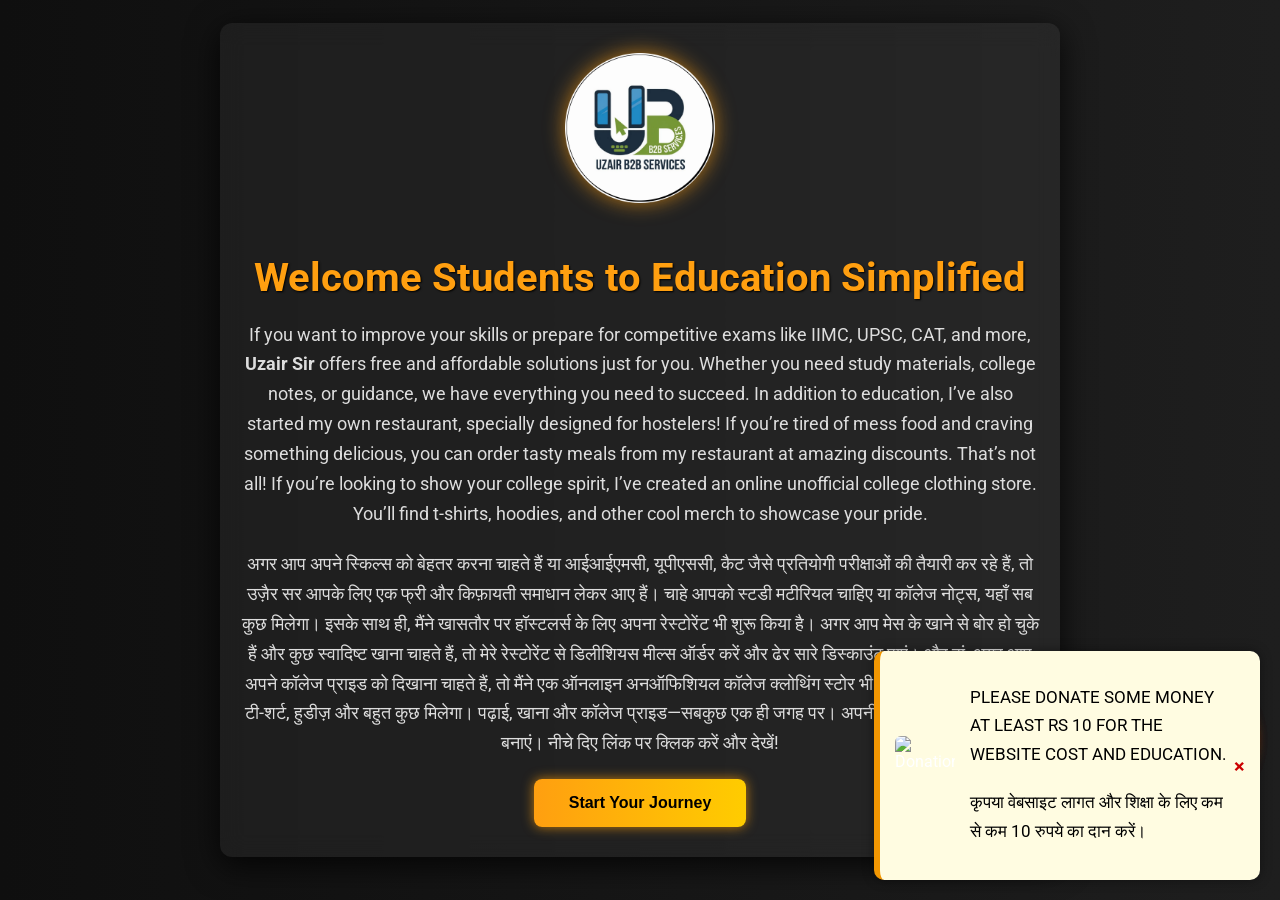
==== index.html @ 424af3ce "Update index.html" ====
<!DOCTYPE html>
<html lang="en">
<head>
    <meta charset="UTF-8">
    <meta name="viewport" content="width=device-width, initial-scale=1.0">
    <title>Welcome to the Meta Universe of Education</title>
    <link rel="stylesheet" href="style.css">
</head>
<body>
    <div class="container">
        <a href="https://www.instagram.com/uzairvibes?utm_source=qr&igsh=MXEwczdtd290aXl0Zw==" target="_blank">
            <img src="20250125_115304.png" alt="UZAIR B2B LOGO Logo" class="logo">
        </a>
        <h1>Welcome Students to Education Simplified</h1>
        <p>If you want to improve your skills or prepare for competitive exams like IIMC, UPSC, CAT, and more, <strong>Uzair Sir</strong> offers free and affordable solutions just for you. Whether you need study materials, college notes, or guidance, we have everything you need to succeed. In addition to education, I’ve also started my own restaurant, specially designed for hostelers! If you’re tired of mess food and craving something delicious, you can order tasty meals from my restaurant at amazing discounts. That’s not all! If you’re looking to show your college spirit, I’ve created an online unofficial college clothing store. You’ll find t-shirts, hoodies, and other cool merch to showcase your pride.</p>
        <p>अगर आप अपने स्किल्स को बेहतर करना चाहते हैं या आईआईएमसी, यूपीएससी, कैट जैसे प्रतियोगी परीक्षाओं की तैयारी कर रहे हैं, तो उज़ैर सर आपके लिए एक फ्री और किफ़ायती समाधान लेकर आए हैं। चाहे आपको स्टडी मटीरियल चाहिए या कॉलेज नोट्स, यहाँ सब कुछ मिलेगा। इसके साथ ही, मैंने खासतौर पर हॉस्टलर्स के लिए अपना रेस्टोरेंट भी शुरू किया है। अगर आप मेस के खाने से बोर हो चुके हैं और कुछ स्वादिष्ट खाना चाहते हैं, तो मेरे रेस्टोरेंट से डिलीशियस मील्स ऑर्डर करें और ढेर सारे डिस्काउंट पाएं। और हां, अगर आप अपने कॉलेज प्राइड को दिखाना चाहते हैं, तो मैंने एक ऑनलाइन अनऑफिशियल कॉलेज क्लोथिंग स्टोर भी शुरू किया है। यहां आपको टी-शर्ट, हुडीज़ और बहुत कुछ मिलेगा। पढ़ाई, खाना और कॉलेज प्राइड—सबकुछ एक ही जगह पर। अपनी कॉलेज लाइफ को शानदार बनाएं। नीचे दिए लिंक पर क्लिक करें और देखें!</p>
        <button id="startJourneyBtn">Start Your Journey</button>
    </div>

    <div class="floating-icon" id="fillFormIcon">
        <span>Fill the Form</span>
    </div>

    <div class="floating-icon" id="communityIcon">
        <a href="https://chat.whatsapp.com/F9Xg4seEGmrKUqXfCaoiOG" target="_blank">
            <span>Join our Community</span>
        </a>
    </div>

    <div class="floating-icon" id="visitorIcon">
        <span><span id="visitorCount">0</span> Views</span>
    </div>

    <!-- Push Notification -->
    <div class="notification" id="donationNotification">
        <img src="https://img.freepik.com/free-photo/hand-with-coins-economy-jar_23-2148568040.jpg" alt="Donation" class="notification-image">
        <div class="notification-text">
            <p style="color: black;">PLEASE DONATE SOME MONEY AT LEAST RS 10 FOR THE WEBSITE COST AND EDUCATION.</p>
            <p style="color: black;">कृपया वेबसाइट लागत और शिक्षा के लिए कम से कम 10 रुपये का दान करें।</p>
        </div>
        <a href="https://razorpay.me/@ahmedsireducation" class="notification-link" target="_blank"></a>
        <span class="close-btn" id="closeNotification">&times;</span>
    </div>

    <script src="script.js"></script>
</body>
</html>
---- style.css ----
@import url('https://fonts.googleapis.com/css2?family=Roboto:wght@400;700&display=swap');

body {
    font-family: 'Roboto', sans-serif;
    margin: 0;
    padding: 0;
    background: linear-gradient(to right, #0f0f0f, #1e1e1e);
    color: #ffffff;
    display: flex;
    flex-direction: column;
    justify-content: center;
    align-items: center;
    overflow: auto;
    min-height: 100vh;
}

.container {
    text-align: center;
    max-width: 800px;
    padding: 30px 20px;
    background: rgba(255, 255, 255, 0.05);
    border-radius: 12px;
    box-shadow: 0 8px 32px rgba(0, 0, 0, 0.8);
    backdrop-filter: blur(12px);
    margin-bottom: 20px;
    transition: all 0.3s ease-in-out;
}

.logo {
    width: 150px;
    height: auto;
    margin-bottom: 20px;
    filter: drop-shadow(0 0 10px #ff9f10aa);
    transition: transform 0.3s ease;
}
.logo:hover {
    transform: scale(1.05);
}

h1 {
    font-size: 2.5em;
    margin-bottom: 20px;
    color: #ff9f10;
    text-shadow: 1px 1px 2px #000;
}

p {
    font-size: 1.1em;
    line-height: 1.7;
    color: #ddd;
    margin-bottom: 20px;
}

button {
    background: linear-gradient(to right, #ff9f10, #ffcc00);
    color: #000;
    border: none;
    padding: 15px 35px;
    font-size: 1em;
    border-radius: 8px;
    cursor: pointer;
    transition: all 0.3s ease;
    font-weight: bold;
    box-shadow: 0 0 12px rgba(255, 159, 10, 0.7);
}
button:hover {
    background: linear-gradient(to right, #ffd000, #ffee00);
    transform: scale(1.06);
    box-shadow: 0 0 16px rgba(255, 200, 0, 0.9);
}

/* Floating Icons */
.floating-icon {
    position: fixed;
    bottom: 100px;
    right: 20px;
    background: linear-gradient(to top left, #ff3c00, #ff7f00);
    border-radius: 50%;
    width: 80px;
    height: 80px;
    display: flex;
    justify-content: center;
    align-items: center;
    cursor: pointer;
    box-shadow: 0 0 15px rgba(255, 100, 0, 0.7);
    transition: background 0.3s ease, transform 0.3s;
    text-align: center;
    padding: 10px;
    margin: 10px;
}
.floating-icon span, .floating-icon a span {
    color: #fff;
    font-size: 14px;
    text-align: center;
    line-height: 1.2;
}
.floating-icon:hover {
    background: linear-gradient(to top right, #ff7f00, #ffaa00);
    transform: scale(1.05);
}

/* Notification */
.notification {
    position: fixed;
    bottom: 20px;
    right: 20px;
    background: #fffce1;
    padding: 15px;
    border-radius: 10px;
    box-shadow: 0 0 12px rgba(0, 0, 0, 0.4);
    display: flex;
    align-items: center;
    z-index: 1000;
    width: 350px;
    border-left: 6px solid #f39702;
}

.notification-image {
    width: 60px;
    height: 60px;
    margin-right: 15px;
    border-radius: 6px;
    object-fit: cover;
}

.notification-text {
    flex-grow: 1;
    color: #333;
    font-size: 0.95em;
}

.notification-link {
    display: none;
}

.close-btn {
    color: #c00;
    font-size: 20px;
    font-weight: bold;
    cursor: pointer;
    transition: color 0.3s ease;
}
.close-btn:hover {
    color: #800;
}

.popup {
    display: none;
    position: fixed;
    top: 0;
    left: 0;
    width: 100%;
    height: 100%;
    background: rgba(0, 0, 0, 0.85);
    justify-content: center;
    align-items: center;
    z-index: 9999;
}

.popup-content {
    background: #ffffff;
    padding: 25px;
    border-radius: 10px;
    text-align: center;
    max-width: 500px;
    width: 90%;
    position: relative;
    box-shadow: 0 0 20px rgba(0,0,0,0.5);
}

.donation-img {
    max-width: 100%;
    height: auto;
    margin-bottom: 20px;
}

/* Responsive */
@media (max-width: 600px) {
    .logo {
        width: 100px;
    }
    h1 {
        font-size: 1.8em;
    }
    p {
        font-size: 1em;
    }
    .floating-icon {
        width: 60px;
        height: 60px;
    }
    .floating-icon span, .floating-icon a span {
        font-size: 10px;
    }
}
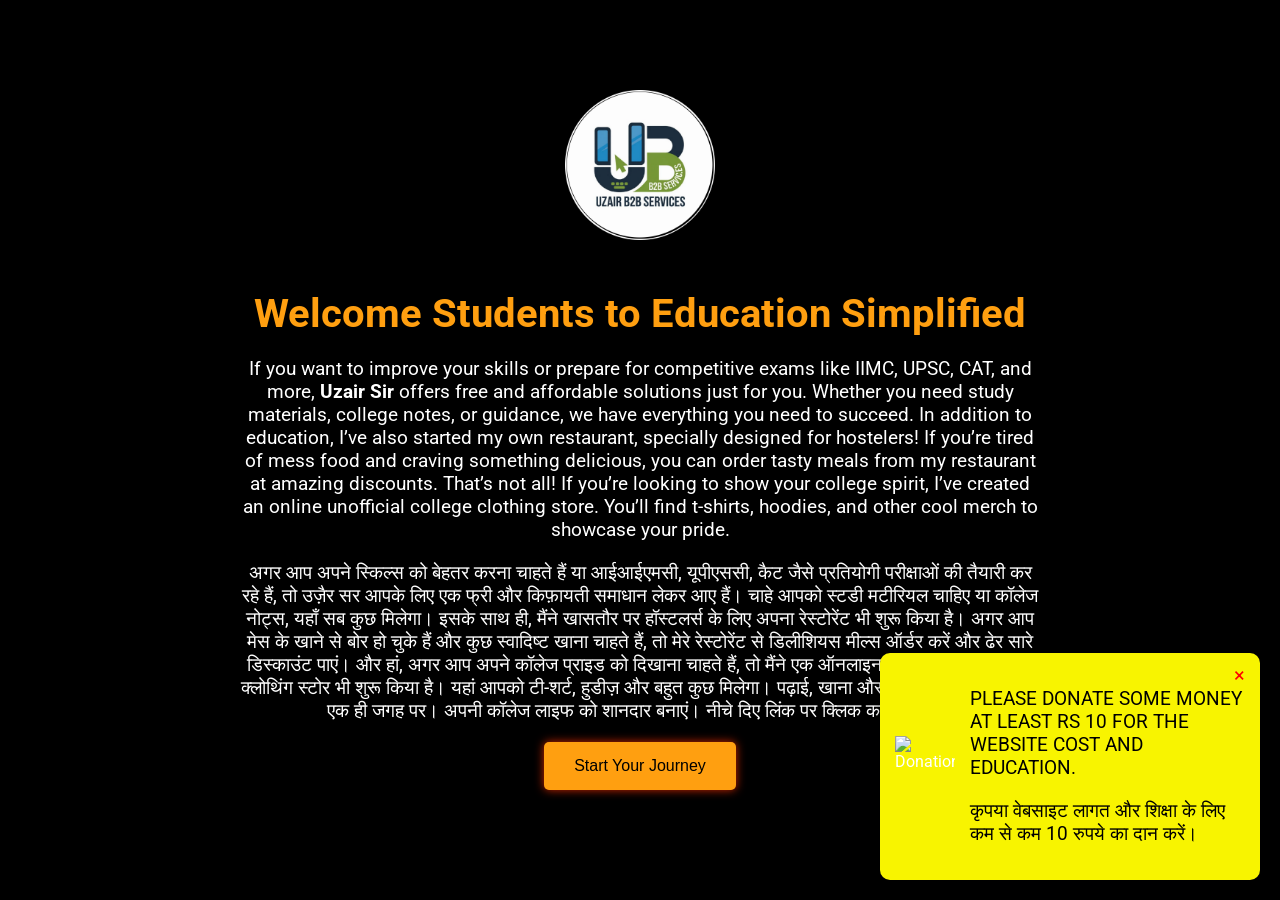
==== commit 7857974e: "Update index.html" ====
--- a/index.html
+++ b/index.html
@@ -4,7 +4,7 @@
     <meta charset="UTF-8">
     <meta name="viewport" content="width=device-width, initial-scale=1.0">
     <title>Welcome to the Meta Universe of Education</title>
-    <link rel="stylesheet" href="style.css">
+    <link rel="stylesheet" href="styles.css">
 </head>
 <body>
     <div class="container">
@@ -41,7 +41,7 @@
         <a href="https://razorpay.me/@ahmedsireducation" class="notification-link" target="_blank"></a>
         <span class="close-btn" id="closeNotification">&times;</span>
     </div>
+<script src="script.js"></script>
 
-    <script src="script.js"></script>
 </body>
 </html>
--- a/styles.css
+++ b/styles.css
@@ -0,0 +1,210 @@
+@import url('https://fonts.googleapis.com/css2?family=Roboto:wght@400;700&display=swap');
+
+/* Notification Styles */
+.notification {
+    position: fixed;
+    bottom: 20px;
+    right: 20px;
+    background-color: #f8f400;
+    padding: 15px;
+    border-radius: 10px;
+    box-shadow: 0 0 10px rgba(0, 0, 0, 0.3);
+    display: flex;
+    align-items: center;
+    z-index: 1000;
+    width: 350px;
+}
+
+.notification-image {
+    width: 60px;
+    height: 60px;
+    margin-right: 15px;
+}
+
+.notification-text {
+    flex-grow: 1;
+}
+
+.notification-link {
+    display: none;
+}
+
+.close-btn {
+    color: red;
+    font-size: 20px;
+    cursor: pointer;
+    margin-left: 10px;
+}
+
+.close-btn:hover {
+    color: darkred;
+}
+
+/* Add other existing CSS here */
+
+
+body {
+    font-family: 'Roboto', sans-serif;
+    margin: 0;
+    padding: 0;
+    background-color: #000000;
+    background-size: cover;
+    background-position: center;
+    height: 100vh;
+    color: #ffffff;
+    display: flex;
+    flex-direction: column;
+    justify-content: center;
+    align-items: center;
+    overflow: auto;
+}
+
+.popup {
+    display: none;
+    position: fixed;
+    top: 0;
+    left: 0;
+    width: 100%;
+    height: 100%;
+    background-color: rgba(0, 0, 0, 0.8);
+    justify-content: center;
+    align-items: center;
+    z-index: 9999;
+}
+
+.popup-content {
+    background-color: #fff;
+    padding: 20px;
+    border-radius: 10px;
+    text-align: center;
+    max-width: 500px;
+    width: 90%;
+    position: relative;
+}
+
+.close-btn {
+    position: absolute;
+    top: 10px;
+    right: 15px;
+    font-size: 20px;
+    cursor: pointer;
+}
+
+.donation-img {
+    max-width: 100%;
+    height: auto;
+    margin-bottom: 20px;
+}
+
+.container {
+    text-align: center;
+    max-width: 800px;
+    padding: 20px;
+    background: rgba(0, 0, 0, 0.8);
+    border-radius: 10px;
+    box-shadow: 0 0 20px rgba(0, 0, 0, 0.5);
+    backdrop-filter: blur(10px);
+    margin-bottom: 20px;
+    overflow: auto;
+}
+
+.logo {
+    width: 150px;
+    height: auto;
+    margin-bottom: 20px;
+}
+
+h1 {
+    font-size: 2.5em;
+    margin-bottom: 20px;
+    color: #ff9f10;
+}
+
+p {
+    font-size: 1.2em;
+    margin-bottom: 20px;
+}
+
+button {
+    background-color: #ff9f10;
+    color: #000000;
+    box-shadow: 0 0 10px rgba(255, 47, 0, 0.825);
+    border: none;
+    padding: 15px 30px;
+    font-size: 1em;
+    border-radius: 5px;
+    cursor: pointer;
+    transition: background-color 0.3s, transform 0.3s;
+}
+
+button:hover {
+    background-color: #f2ea00;
+    transform: scale(1.05);
+}
+
+.glow-button {
+    box-shadow: 0 0 20px #f39702, 0 0 40px #00e6e6, 0 0 60px #00e6e6;
+}
+
+.glow-button:hover {
+    box-shadow: 0 0 25px #d4a200, 0 0 50px #00b3b3, 0 0 75px #00b3b3;
+}
+
+.floating-icon {
+    position: fixed;
+    bottom: 100px;
+    right: 20px;
+    background-color: #ff0000;
+    border-radius: 50%;
+    width: 80px;
+    height: 80px;
+    display: flex;
+    justify-content: center;
+    align-items: center;
+    cursor: pointer;
+    box-shadow: 0 0 10px rgba(255, 47, 0, 0.825);
+    transition: background-color 0.3s;
+    text-align: center;
+    padding: 10px;
+    user-select: none;
+    -webkit-user-drag: none;
+    margin: 10px;
+}
+
+.floating-icon span, .floating-icon a span {
+    color: #ffffff;
+    font-size: 15px;
+    text-align: center;
+    white-space: normal;
+}
+
+.floating-icon:hover {
+    background-color: #ff8800;
+}
+
+body .draggable {
+    cursor: move;
+}
+
+@media (max-width: 600px) {
+    .logo {
+        width: 100px;
+    }
+
+    h1 {
+        font-size: 2em;
+    }
+
+    p {
+        font-size: 1em;
+    }
+
+    .floating-icon {
+        width: 60px;
+        height: 60px;
+    }
+
+    .floating-icon span, .floating-icon a span {
+        font-size: 8px;
+    }
+}
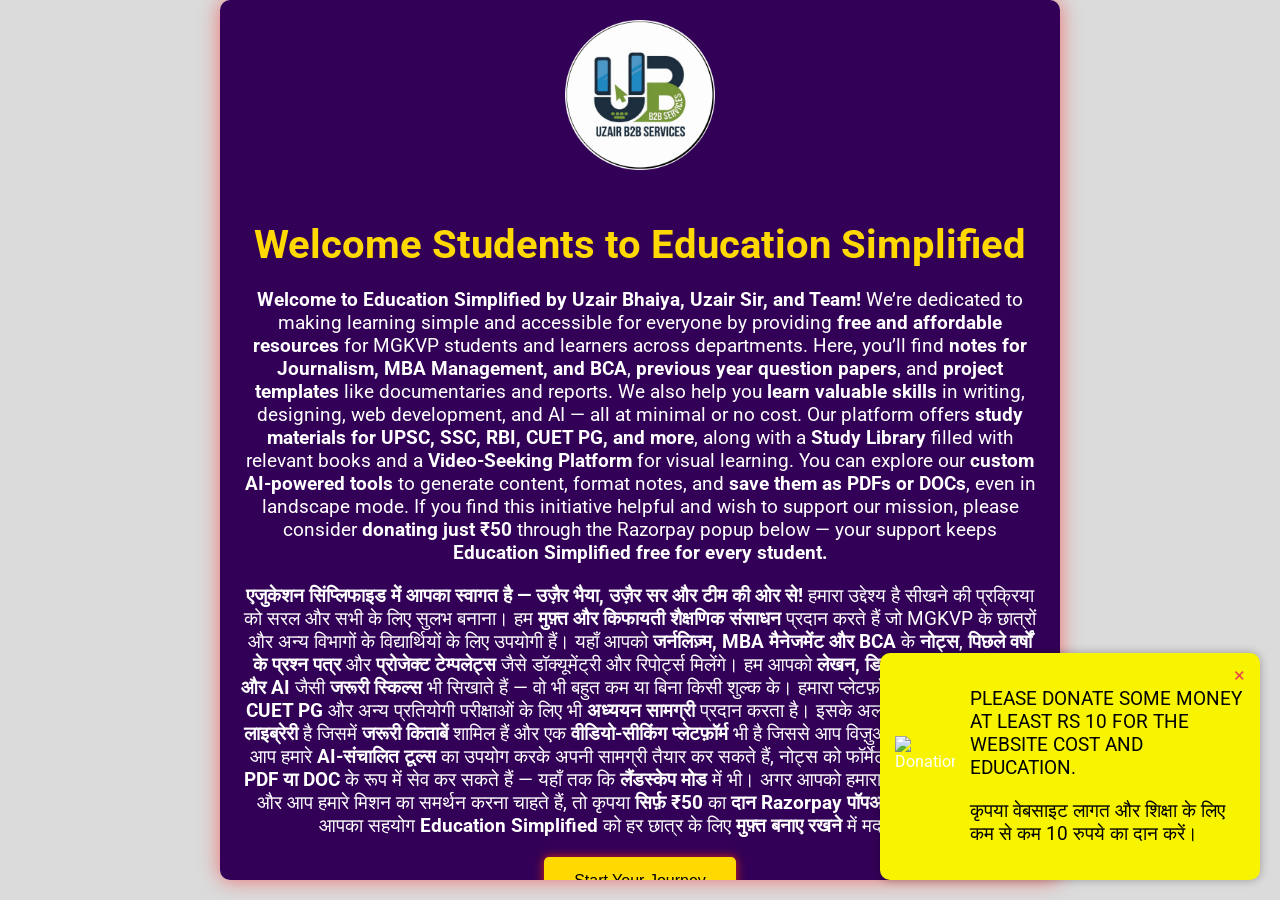
==== commit 860c21f3: "Update index.html" ====
--- a/index.html
+++ b/index.html
@@ -1,10 +1,223 @@
+
 <!DOCTYPE html>
 <html lang="en">
 <head>
     <meta charset="UTF-8">
     <meta name="viewport" content="width=device-width, initial-scale=1.0">
     <title>Welcome to the Meta Universe of Education</title>
-    <link rel="stylesheet" href="styles.css">
+<style>
+    @import url('https://fonts.googleapis.com/css2?family=Roboto:wght@400;700&display=swap');
+
+/* Notification Styles */
+.notification {
+    position: fixed;
+    bottom: 20px;
+    right: 20px;
+    background-color: #f8f400;
+    padding: 15px;
+    border-radius: 10px;
+    box-shadow: 0 0 10px rgba(0, 0, 0, 0.3);
+    display: flex;
+    align-items: center;
+    z-index: 1000;
+    width: 350px;
+}
+
+.notification-image {
+    width: 60px;
+    height: 60px;
+    margin-right: 15px;
+}
+
+.notification-text {
+    flex-grow: 1;
+}
+
+.notification-link {
+    display: none;
+}
+
+.close-btn {
+    color: rgb(232, 74, 74);
+    font-size: 20px;
+    cursor: pointer;
+    margin-left: 10px;
+}
+
+.close-btn:hover {
+    color: darkred;
+}
+
+/* Add other existing CSS here */
+
+
+body {
+    font-family: 'Roboto', sans-serif;
+    margin: 0;
+    padding: 0;
+    background-color: #dbdbdb;
+    background-size: cover;
+    background-position: center;
+    height: 100vh;
+    color: #ffffff;
+    display: flex;
+    flex-direction: column;
+    justify-content: center;
+    align-items: center;
+    overflow: auto;
+}
+
+.popup {
+    display: none;
+    position: fixed;
+    top: 0;
+    left: 0;
+    width: 100%;
+    height: 100%;
+    background-color: rgba(6, 4, 4, 0.8);
+    justify-content: center;
+    align-items: center;
+    z-index: 9999;
+}
+
+.popup-content {
+    background-color: #fff;
+    padding: 20px;
+    border-radius: 10px;
+    text-align: center;
+    max-width: 500px;
+    width: 90%;
+    position: relative;
+}
+
+.close-btn {
+    position: absolute;
+    top: 10px;
+    right: 15px;
+    font-size: 20px;
+    cursor: pointer;
+}
+
+.donation-img {
+    max-width: 100%;
+    height: auto;
+    margin-bottom: 20px;
+}
+
+.container {
+    text-align: center;
+    max-width: 800px;
+    padding: 20px;
+    background: rgb(51, 0, 87);
+    border-radius: 10px;
+    box-shadow: 0 0 20px rgba(255, 0, 0, 0.5);
+    backdrop-filter: blur(10px);
+    margin-bottom: 20px;
+    overflow: auto;
+}
+
+.logo {
+    width: 150px;
+    height: auto;
+    margin-bottom: 20px;
+}
+
+h1 {
+    font-size: 2.5em;
+    margin-bottom: 20px;
+    color: #ffd900;
+}
+
+p {
+    font-size: 1.2em;
+    margin-bottom: 20px;
+}
+
+button {
+    background-color: #ffd900;
+    color: #000000;
+    box-shadow: 0 0 10px rgba(255, 47, 0, 0.825);
+    border: none;
+    padding: 15px 30px;
+    font-size: 1em;
+    border-radius: 5px;
+    cursor: pointer;
+    transition: background-color 0.3s, transform 0.3s;
+}
+
+button:hover {
+    background-color: #ffffff;
+    transform: scale(1.06);
+}
+
+.glow-button {
+    box-shadow: 0 0 20px #f3d702, 0 0 40px #00e6e6, 0 0 60px #00e6e6;
+}
+
+.glow-button:hover {
+    box-shadow: 0 0 25px #d4a200, 0 0 50px #00b3b3, 0 0 75px #00b3b3;
+}
+
+.floating-icon {
+    position: fixed;
+    bottom: 100px;
+    right: 20px;
+    background-color: #6c0097;
+    border-radius: 50%;
+    width: 80px;
+    height: 80px;
+    display: flex;
+    justify-content: center;
+    align-items: center;
+    cursor: pointer;
+    box-shadow: 0 0 10px rgba(255, 34, 0, 0.825);
+    transition: background-color 0.3s;
+    text-align: center;
+    padding: 10px;
+    user-select: none;
+    -webkit-user-drag: none;
+    margin: 10px;
+}
+
+.floating-icon span, .floating-icon a span {
+    color: #ffffff;
+    font-size: 15px;
+    text-align: center;
+    white-space: normal;
+}
+
+.floating-icon:hover {
+    background-color: #ff0000;
+ box-shadow: 0 0 10px rgba(187, 0, 255, 0.825);
+}
+
+body .draggable {
+    cursor: move;
+}
+
+@media (max-width: 600px) {
+    .logo {
+        width: 100px;
+    }
+
+    h1 {
+        font-size: 2em;
+    }
+
+    p {
+        font-size: 1em;
+    }
+
+    .floating-icon {
+        width: 60px;
+        height: 60px;
+    }
+
+    .floating-icon span, .floating-icon a span {
+        font-size: 8px;
+    }
+}
+</style>
 </head>
 <body>
     <div class="container">
@@ -12,8 +225,8 @@
             <img src="20250125_115304.png" alt="UZAIR B2B LOGO Logo" class="logo">
         </a>
         <h1>Welcome Students to Education Simplified</h1>
-        <p>If you want to improve your skills or prepare for competitive exams like IIMC, UPSC, CAT, and more, <strong>Uzair Sir</strong> offers free and affordable solutions just for you. Whether you need study materials, college notes, or guidance, we have everything you need to succeed. In addition to education, I’ve also started my own restaurant, specially designed for hostelers! If you’re tired of mess food and craving something delicious, you can order tasty meals from my restaurant at amazing discounts. That’s not all! If you’re looking to show your college spirit, I’ve created an online unofficial college clothing store. You’ll find t-shirts, hoodies, and other cool merch to showcase your pride.</p>
-        <p>अगर आप अपने स्किल्स को बेहतर करना चाहते हैं या आईआईएमसी, यूपीएससी, कैट जैसे प्रतियोगी परीक्षाओं की तैयारी कर रहे हैं, तो उज़ैर सर आपके लिए एक फ्री और किफ़ायती समाधान लेकर आए हैं। चाहे आपको स्टडी मटीरियल चाहिए या कॉलेज नोट्स, यहाँ सब कुछ मिलेगा। इसके साथ ही, मैंने खासतौर पर हॉस्टलर्स के लिए अपना रेस्टोरेंट भी शुरू किया है। अगर आप मेस के खाने से बोर हो चुके हैं और कुछ स्वादिष्ट खाना चाहते हैं, तो मेरे रेस्टोरेंट से डिलीशियस मील्स ऑर्डर करें और ढेर सारे डिस्काउंट पाएं। और हां, अगर आप अपने कॉलेज प्राइड को दिखाना चाहते हैं, तो मैंने एक ऑनलाइन अनऑफिशियल कॉलेज क्लोथिंग स्टोर भी शुरू किया है। यहां आपको टी-शर्ट, हुडीज़ और बहुत कुछ मिलेगा। पढ़ाई, खाना और कॉलेज प्राइड—सबकुछ एक ही जगह पर। अपनी कॉलेज लाइफ को शानदार बनाएं। नीचे दिए लिंक पर क्लिक करें और देखें!</p>
+        <p><b>Welcome to Education Simplified by Uzair Bhaiya, Uzair Sir, and Team!</b> We’re dedicated to making learning simple and accessible for everyone by providing <b>free and affordable resources</b> for MGKVP students and learners across departments. Here, you’ll find <b>notes for Journalism, MBA Management, and BCA</b>, <b>previous year question papers</b>, and <b>project templates</b> like documentaries and reports. We also help you <b>learn valuable skills</b> in writing, designing, web development, and AI — all at minimal or no cost. Our platform offers <b>study materials for UPSC, SSC, RBI, CUET PG, and more</b>, along with a <b>Study Library</b> filled with relevant books and a <b>Video-Seeking Platform</b> for visual learning. You can explore our <b>custom AI-powered tools</b> to generate content, format notes, and <b>save them as PDFs or DOCs</b>, even in landscape mode. If you find this initiative helpful and wish to support our mission, please consider <b>donating just ₹50</b> through the Razorpay popup below — your support keeps <b>Education Simplified free for every student.</b></p>
+        <p><b>एजुकेशन सिंप्लिफाइड में आपका स्वागत है — उज़ैर भैया, उज़ैर सर और टीम की ओर से!</b> हमारा उद्देश्य है सीखने की प्रक्रिया को सरल और सभी के लिए सुलभ बनाना। हम <b>मुफ़्त और किफायती शैक्षणिक संसाधन</b> प्रदान करते हैं जो MGKVP के छात्रों और अन्य विभागों के विद्यार्थियों के लिए उपयोगी हैं। यहाँ आपको <b>जर्नलिज़्म, MBA मैनेजमेंट और BCA</b> के <b>नोट्स</b>, <b>पिछले वर्षों के प्रश्न पत्र</b> और <b>प्रोजेक्ट टेम्पलेट्स</b> जैसे डॉक्यूमेंट्री और रिपोर्ट्स मिलेंगे। हम आपको <b>लेखन, डिजाइनिंग, वेब डेवलपमेंट और AI</b> जैसी <b>जरूरी स्किल्स</b> भी सिखाते हैं — वो भी बहुत कम या बिना किसी शुल्क के। हमारा प्लेटफ़ॉर्म <b>UPSC, SSC, RBI, CUET PG</b> और अन्य प्रतियोगी परीक्षाओं के लिए भी <b>अध्ययन सामग्री</b> प्रदान करता है। इसके अलावा हमारे पास एक <b>स्टडी लाइब्रेरी</b> है जिसमें <b>जरूरी किताबें</b> शामिल हैं और एक <b>वीडियो-सीकिंग प्लेटफ़ॉर्म</b> भी है जिससे आप विज़ुअल लर्निंग कर सकते हैं। आप हमारे <b>AI-संचालित टूल्स</b> का उपयोग करके अपनी सामग्री तैयार कर सकते हैं, नोट्स को फॉर्मेट कर सकते हैं और उन्हें <b>PDF या DOC</b> के रूप में सेव कर सकते हैं — यहाँ तक कि <b>लैंडस्केप मोड</b> में भी। अगर आपको हमारा यह प्रयास उपयोगी लगे और आप हमारे मिशन का समर्थन करना चाहते हैं, तो कृपया <b>सिर्फ़ ₹50</b> का <b>दान Razorpay पॉपअप</b> के माध्यम से करें — आपका सहयोग <b>Education Simplified</b> को हर छात्र के लिए <b>मुफ़्त बनाए रखने</b> में मदद करता है।</p>
         <button id="startJourneyBtn">Start Your Journey</button>
     </div>
 
@@ -41,7 +254,97 @@
         <a href="https://razorpay.me/@ahmedsireducation" class="notification-link" target="_blank"></a>
         <span class="close-btn" id="closeNotification">&times;</span>
     </div>
-<script src="script.js"></script>
+<script>
+    // Existing JavaScript functionality
+document.getElementById('startJourneyBtn').addEventListener('click', function() {
+    window.location.href = 'https://sites.google.com/view/mgkvpmasscom/home-page';
+});
+
+document.getElementById('fillFormIcon').addEventListener('click', function() {
+    window.open('https://docs.google.com/forms/d/e/1FAIpQLSdzA2gaJ9mEVTTGaaJpSD3Xh1XzDyYuJGWx39lQJoq-LalSqg/viewform?usp=sf_link', '_blank');
+});
+
+// Visitor counter animation
+let count = 0;
+const countTo = 8000; // Example visitor count
+const counterElement = document.getElementById('visitorCount');
+
+function updateCounter() {
+    if (count < countTo) {
+        count++;
+        counterElement.textContent = count.toLocaleString();
+        requestAnimationFrame(updateCounter);
+    }
+}
+
+requestAnimationFrame(updateCounter);
+
+// Make floating icons draggable
+function makeDraggable(icon) {
+    icon.addEventListener('touchstart', function(e) {
+        let shiftX = e.touches[0].clientX - icon.getBoundingClientRect().left;
+        let shiftY = e.touches[0].clientY - icon.getBoundingClientRect().top;
+
+        function moveAt(pageX, pageY) {
+            icon.style.left = pageX - shiftX + 'px';
+            icon.style.top = pageY - shiftY + 'px';
+        }
+
+        function onTouchMove(e) {
+            moveAt(e.touches[0].pageX, e.touches[0].pageY);
+        }
+
+        document.addEventListener('touchmove', onTouchMove);
+
+        icon.addEventListener('touchend', function() {
+            document.removeEventListener('touchmove', onTouchMove);
+        });
+
+        icon.addEventListener('dragstart', function() {
+            return false;
+        });
+    });
+
+    icon.addEventListener('mousedown', function(e) {
+        icon.classList.add('draggable');
+        let shiftX = e.clientX - icon.getBoundingClientRect().left;
+        let shiftY = e.clientY - icon.getBoundingClientRect().top;
+
+        function moveAt(pageX, pageY) {
+            icon.style.left = pageX - shiftX + 'px';
+            icon.style.top = pageY - shiftY + 'px';
+        }
+
+        function onMouseMove(e) {
+            moveAt(e.pageX, e.pageY);
+        }
+
+        document.addEventListener('mousemove', onMouseMove);
+
+        icon.addEventListener('mouseup', function() {
+            document.removeEventListener('mousemove', onMouseMove);
+            icon.classList.remove('draggable');
+        });
+
+        icon.addEventListener('dragstart', function() {
+            return false;
+        });
+    });
+}
+
+makeDraggable(document.getElementById('fillFormIcon'));
+makeDraggable(document.getElementById('communityIcon'));
+makeDraggable(document.getElementById('visitorIcon'));
+
+// Donation notification close button functionality
+document.getElementById('closeNotification').addEventListener('click', function() {
+    document.getElementById('donationNotification').style.display = 'none';
+});
+
+document.querySelector('.notification-text').addEventListener('click', function() {
+    window.open('https://razorpay.me/@ahmedsireducation', '_blank');
+});
+</script>
 
 </body>
 </html>
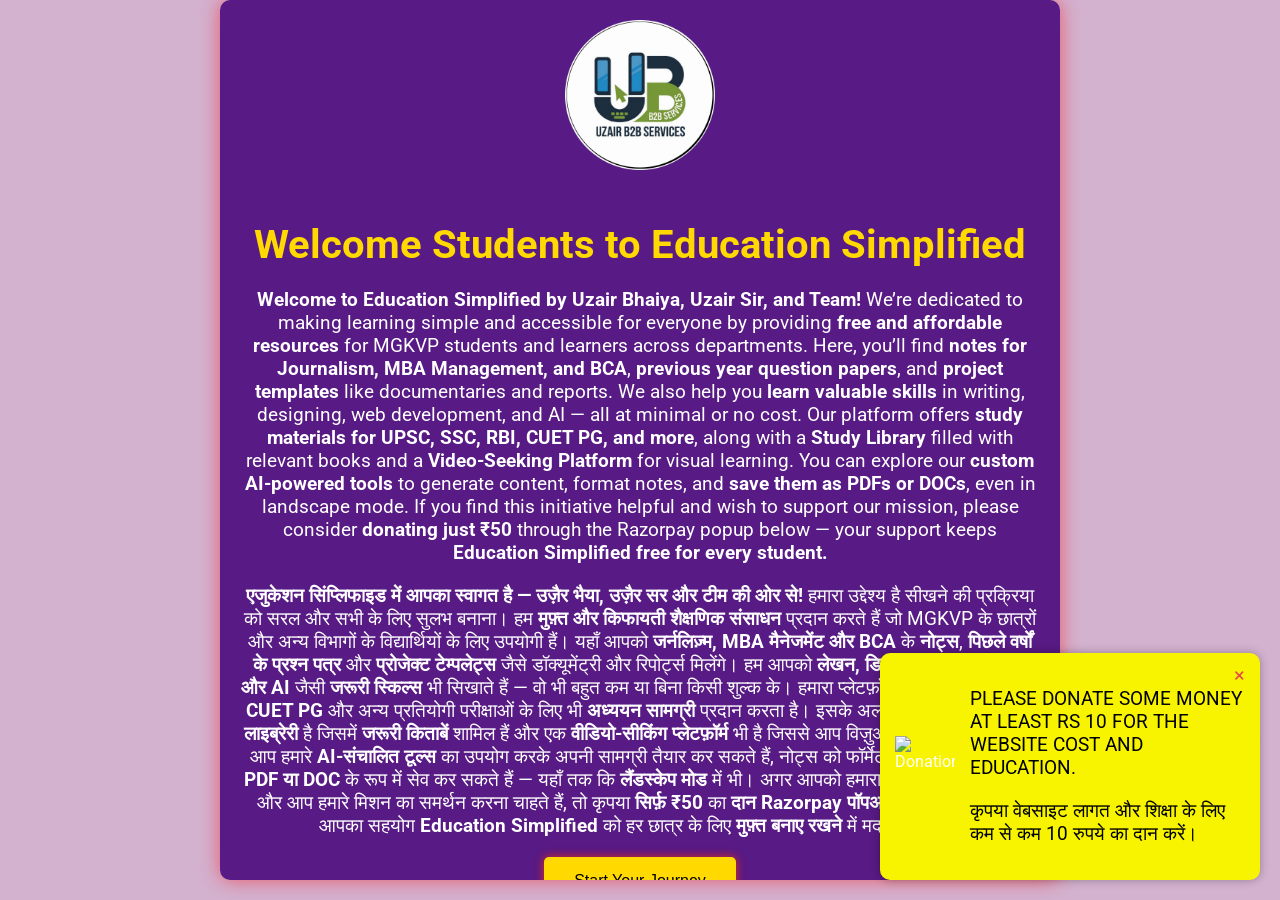
==== commit f8a6d328: "Update index.html" ====
--- a/index.html
+++ b/index.html
@@ -55,7 +55,7 @@
     font-family: 'Roboto', sans-serif;
     margin: 0;
     padding: 0;
-    background-color: #dbdbdb;
+    background-color: #d3b2d0;
     background-size: cover;
     background-position: center;
     height: 100vh;
@@ -108,7 +108,7 @@
     text-align: center;
     max-width: 800px;
     padding: 20px;
-    background: rgb(51, 0, 87);
+    background: rgb(88, 26, 132);
     border-radius: 10px;
     box-shadow: 0 0 20px rgba(255, 0, 0, 0.5);
     backdrop-filter: blur(10px);
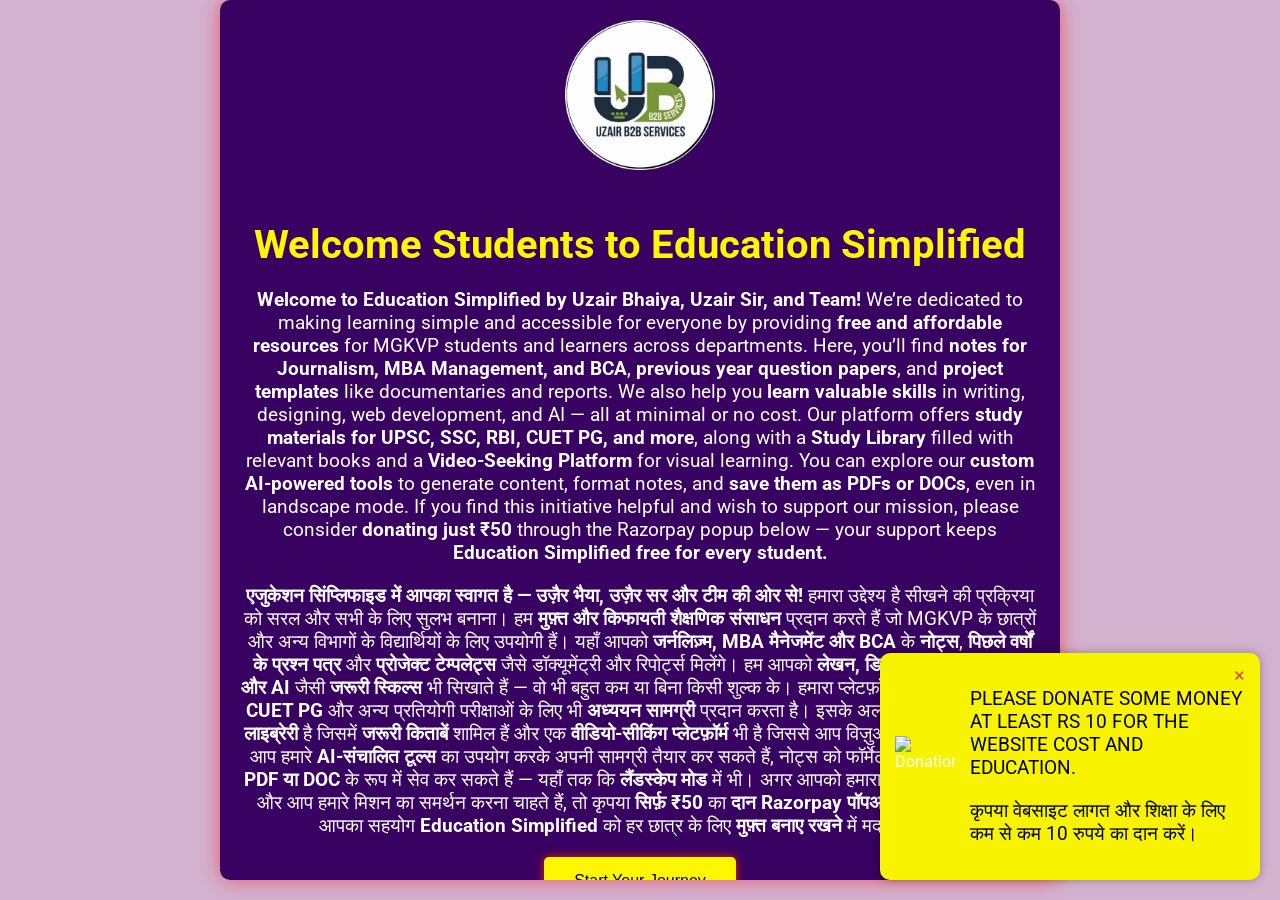
==== commit c11854a0: "Update index.html" ====
--- a/index.html
+++ b/index.html
@@ -108,7 +108,7 @@
     text-align: center;
     max-width: 800px;
     padding: 20px;
-    background: rgb(88, 26, 132);
+    background: rgb(56, 0, 96);
     border-radius: 10px;
     box-shadow: 0 0 20px rgba(255, 0, 0, 0.5);
     backdrop-filter: blur(10px);
@@ -125,7 +125,7 @@
 h1 {
     font-size: 2.5em;
     margin-bottom: 20px;
-    color: #ffd900;
+    color: #fff700;
 }
 
 p {
@@ -134,7 +134,7 @@
 }
 
 button {
-    background-color: #ffd900;
+    background-color: #fff700;
     color: #000000;
     box-shadow: 0 0 10px rgba(255, 47, 0, 0.825);
     border: none;
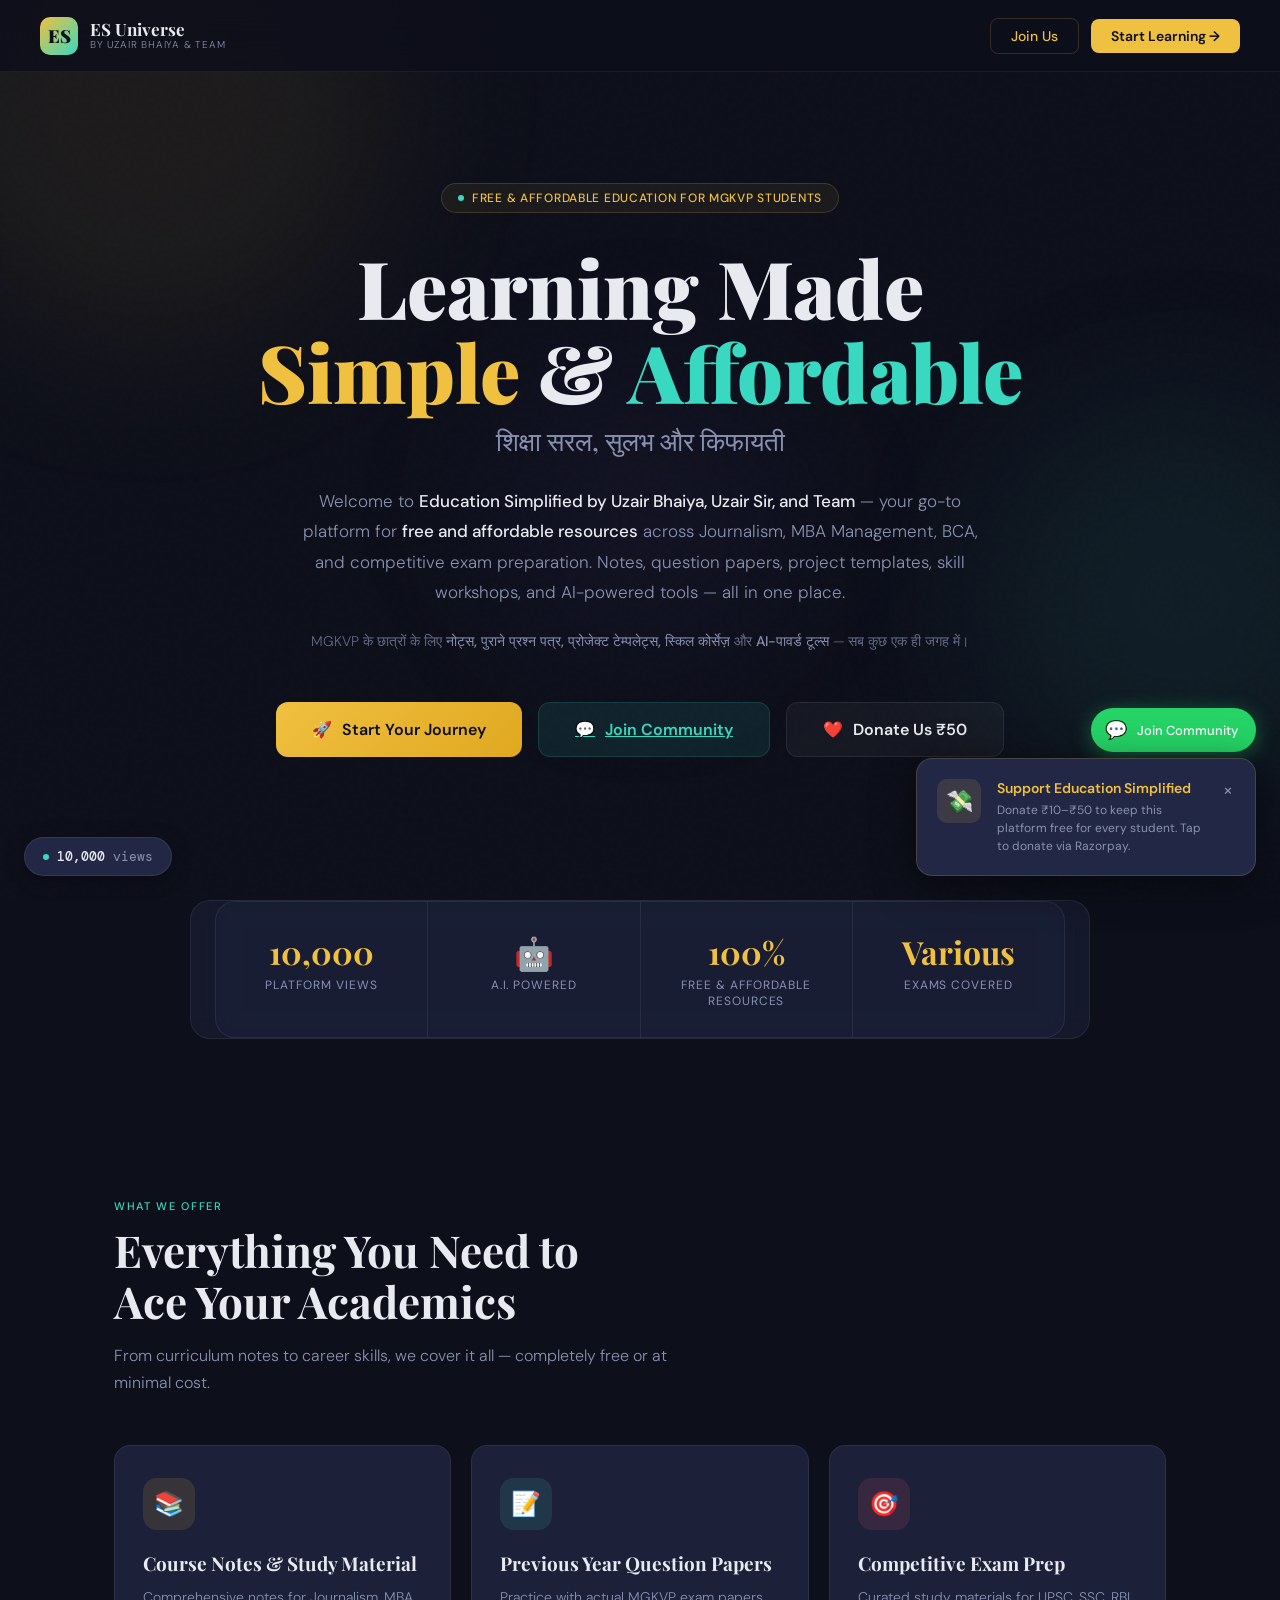
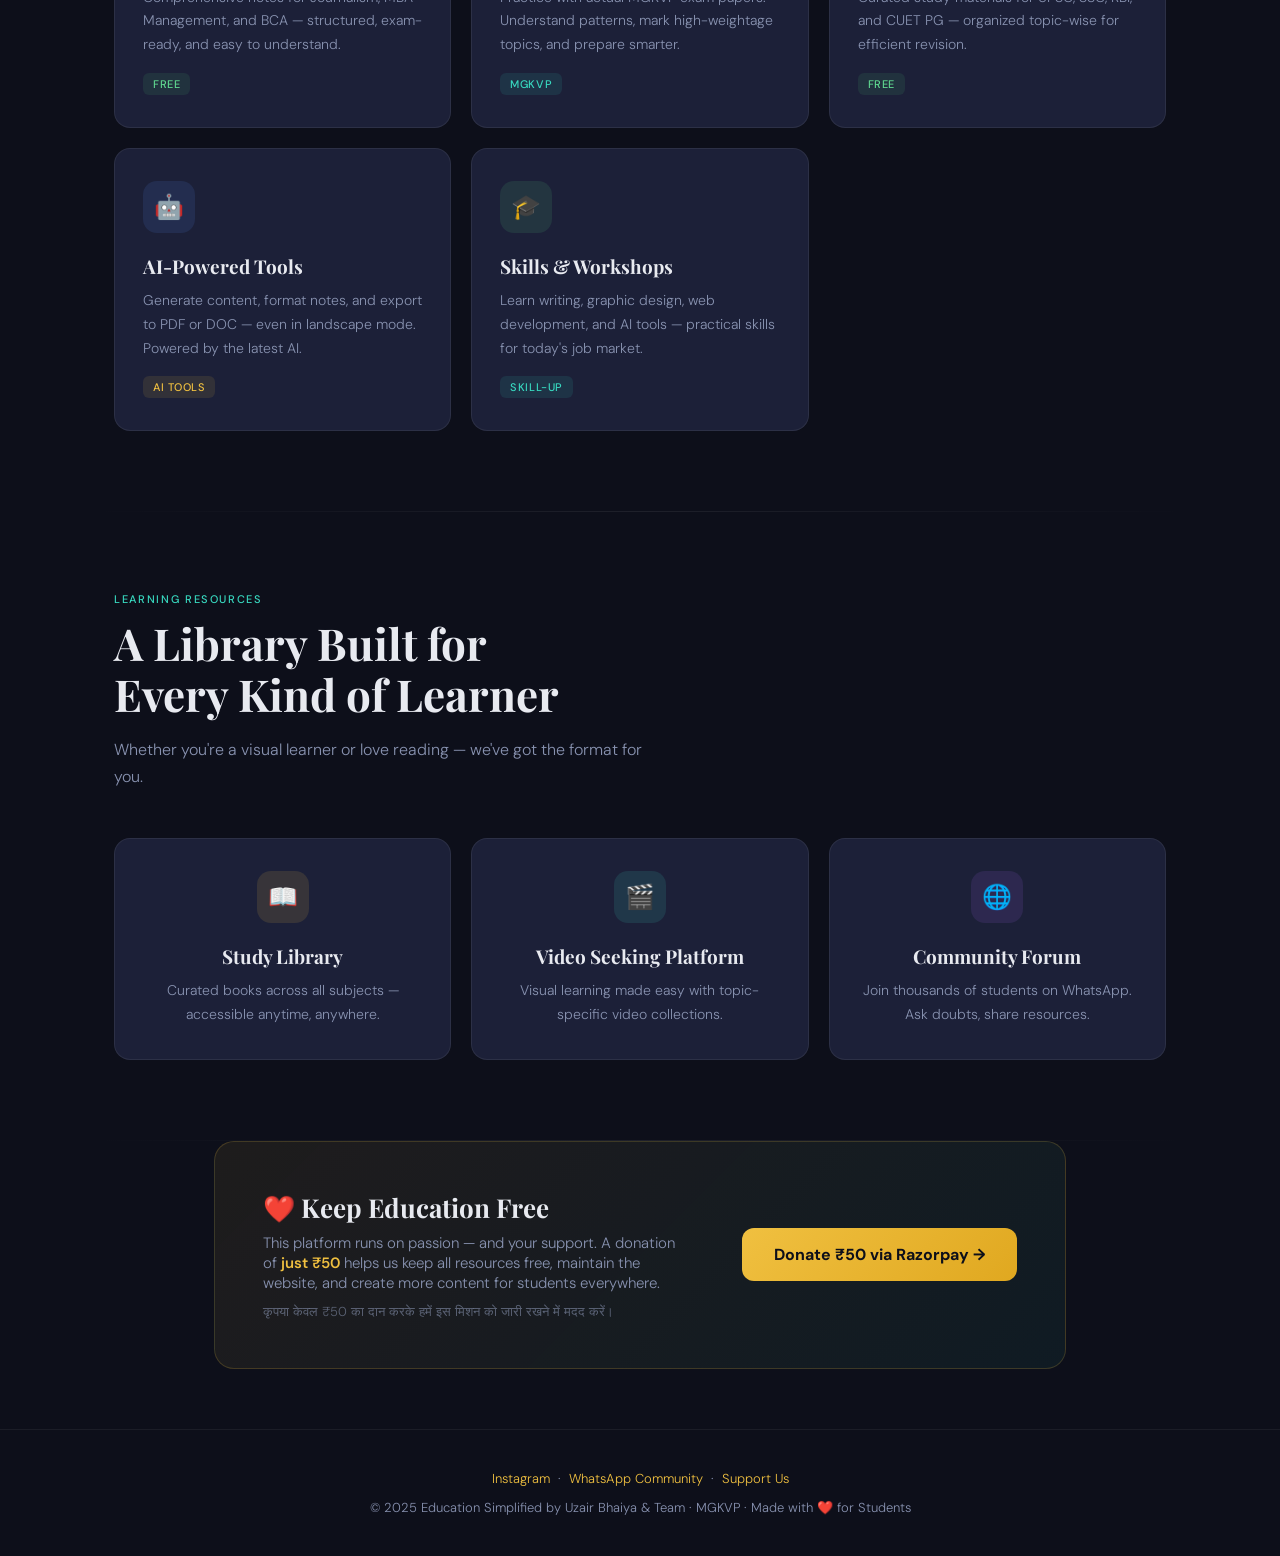
==== commit 998e3ed4: "Create index.html" ====
--- a/index.html
+++ b/index.html
@@ -1,350 +1,847 @@
-
-<!DOCTYPE html>
-<html lang="en">
-<head>
-    <meta charset="UTF-8">
-    <meta name="viewport" content="width=device-width, initial-scale=1.0">
-    <title>Welcome to the Meta Universe of Education</title>
-<style>
-    @import url('https://fonts.googleapis.com/css2?family=Roboto:wght@400;700&display=swap');
-
-/* Notification Styles */
-.notification {
-    position: fixed;
-    bottom: 20px;
-    right: 20px;
-    background-color: #f8f400;
-    padding: 15px;
-    border-radius: 10px;
-    box-shadow: 0 0 10px rgba(0, 0, 0, 0.3);
-    display: flex;
-    align-items: center;
-    z-index: 1000;
-    width: 350px;
-}
-
-.notification-image {
-    width: 60px;
-    height: 60px;
-    margin-right: 15px;
-}
-
-.notification-text {
-    flex-grow: 1;
-}
-
-.notification-link {
-    display: none;
-}
-
-.close-btn {
-    color: rgb(232, 74, 74);
-    font-size: 20px;
-    cursor: pointer;
-    margin-left: 10px;
-}
-
-.close-btn:hover {
-    color: darkred;
-}
-
-/* Add other existing CSS here */
-
-
-body {
-    font-family: 'Roboto', sans-serif;
-    margin: 0;
-    padding: 0;
-    background-color: #d3b2d0;
-    background-size: cover;
-    background-position: center;
-    height: 100vh;
-    color: #ffffff;
-    display: flex;
-    flex-direction: column;
-    justify-content: center;
-    align-items: center;
-    overflow: auto;
-}
-
-.popup {
-    display: none;
-    position: fixed;
-    top: 0;
-    left: 0;
-    width: 100%;
-    height: 100%;
-    background-color: rgba(6, 4, 4, 0.8);
-    justify-content: center;
-    align-items: center;
-    z-index: 9999;
-}
-
-.popup-content {
-    background-color: #fff;
-    padding: 20px;
-    border-radius: 10px;
-    text-align: center;
-    max-width: 500px;
-    width: 90%;
-    position: relative;
-}
-
-.close-btn {
-    position: absolute;
-    top: 10px;
-    right: 15px;
-    font-size: 20px;
-    cursor: pointer;
-}
-
-.donation-img {
-    max-width: 100%;
-    height: auto;
-    margin-bottom: 20px;
-}
-
-.container {
-    text-align: center;
-    max-width: 800px;
-    padding: 20px;
-    background: rgb(56, 0, 96);
-    border-radius: 10px;
-    box-shadow: 0 0 20px rgba(255, 0, 0, 0.5);
-    backdrop-filter: blur(10px);
-    margin-bottom: 20px;
-    overflow: auto;
-}
-
-.logo {
-    width: 150px;
-    height: auto;
-    margin-bottom: 20px;
-}
-
-h1 {
-    font-size: 2.5em;
-    margin-bottom: 20px;
-    color: #fff700;
-}
-
-p {
-    font-size: 1.2em;
-    margin-bottom: 20px;
-}
-
-button {
-    background-color: #fff700;
-    color: #000000;
-    box-shadow: 0 0 10px rgba(255, 47, 0, 0.825);
-    border: none;
-    padding: 15px 30px;
-    font-size: 1em;
-    border-radius: 5px;
-    cursor: pointer;
-    transition: background-color 0.3s, transform 0.3s;
-}
-
-button:hover {
-    background-color: #ffffff;
-    transform: scale(1.06);
-}
-
-.glow-button {
-    box-shadow: 0 0 20px #f3d702, 0 0 40px #00e6e6, 0 0 60px #00e6e6;
-}
-
-.glow-button:hover {
-    box-shadow: 0 0 25px #d4a200, 0 0 50px #00b3b3, 0 0 75px #00b3b3;
-}
-
-.floating-icon {
-    position: fixed;
-    bottom: 100px;
-    right: 20px;
-    background-color: #6c0097;
-    border-radius: 50%;
-    width: 80px;
-    height: 80px;
-    display: flex;
-    justify-content: center;
-    align-items: center;
-    cursor: pointer;
-    box-shadow: 0 0 10px rgba(255, 34, 0, 0.825);
-    transition: background-color 0.3s;
-    text-align: center;
-    padding: 10px;
-    user-select: none;
-    -webkit-user-drag: none;
-    margin: 10px;
-}
-
-.floating-icon span, .floating-icon a span {
-    color: #ffffff;
-    font-size: 15px;
-    text-align: center;
-    white-space: normal;
-}
-
-.floating-icon:hover {
-    background-color: #ff0000;
- box-shadow: 0 0 10px rgba(187, 0, 255, 0.825);
-}
-
-body .draggable {
-    cursor: move;
-}
-
-@media (max-width: 600px) {
-    .logo {
-        width: 100px;
-    }
-
-    h1 {
-        font-size: 2em;
-    }
-
-    p {
-        font-size: 1em;
-    }
-
-    .floating-icon {
-        width: 60px;
-        height: 60px;
-    }
-
-    .floating-icon span, .floating-icon a span {
-        font-size: 8px;
-    }
-}
-</style>
-</head>
-<body>
-    <div class="container">
-        <a href="https://www.instagram.com/uzairvibes?utm_source=qr&igsh=MXEwczdtd290aXl0Zw==" target="_blank">
-            <img src="20250125_115304.png" alt="UZAIR B2B LOGO Logo" class="logo">
-        </a>
-        <h1>Welcome Students to Education Simplified</h1>
-        <p><b>Welcome to Education Simplified by Uzair Bhaiya, Uzair Sir, and Team!</b> We’re dedicated to making learning simple and accessible for everyone by providing <b>free and affordable resources</b> for MGKVP students and learners across departments. Here, you’ll find <b>notes for Journalism, MBA Management, and BCA</b>, <b>previous year question papers</b>, and <b>project templates</b> like documentaries and reports. We also help you <b>learn valuable skills</b> in writing, designing, web development, and AI — all at minimal or no cost. Our platform offers <b>study materials for UPSC, SSC, RBI, CUET PG, and more</b>, along with a <b>Study Library</b> filled with relevant books and a <b>Video-Seeking Platform</b> for visual learning. You can explore our <b>custom AI-powered tools</b> to generate content, format notes, and <b>save them as PDFs or DOCs</b>, even in landscape mode. If you find this initiative helpful and wish to support our mission, please consider <b>donating just ₹50</b> through the Razorpay popup below — your support keeps <b>Education Simplified free for every student.</b></p>
-        <p><b>एजुकेशन सिंप्लिफाइड में आपका स्वागत है — उज़ैर भैया, उज़ैर सर और टीम की ओर से!</b> हमारा उद्देश्य है सीखने की प्रक्रिया को सरल और सभी के लिए सुलभ बनाना। हम <b>मुफ़्त और किफायती शैक्षणिक संसाधन</b> प्रदान करते हैं जो MGKVP के छात्रों और अन्य विभागों के विद्यार्थियों के लिए उपयोगी हैं। यहाँ आपको <b>जर्नलिज़्म, MBA मैनेजमेंट और BCA</b> के <b>नोट्स</b>, <b>पिछले वर्षों के प्रश्न पत्र</b> और <b>प्रोजेक्ट टेम्पलेट्स</b> जैसे डॉक्यूमेंट्री और रिपोर्ट्स मिलेंगे। हम आपको <b>लेखन, डिजाइनिंग, वेब डेवलपमेंट और AI</b> जैसी <b>जरूरी स्किल्स</b> भी सिखाते हैं — वो भी बहुत कम या बिना किसी शुल्क के। हमारा प्लेटफ़ॉर्म <b>UPSC, SSC, RBI, CUET PG</b> और अन्य प्रतियोगी परीक्षाओं के लिए भी <b>अध्ययन सामग्री</b> प्रदान करता है। इसके अलावा हमारे पास एक <b>स्टडी लाइब्रेरी</b> है जिसमें <b>जरूरी किताबें</b> शामिल हैं और एक <b>वीडियो-सीकिंग प्लेटफ़ॉर्म</b> भी है जिससे आप विज़ुअल लर्निंग कर सकते हैं। आप हमारे <b>AI-संचालित टूल्स</b> का उपयोग करके अपनी सामग्री तैयार कर सकते हैं, नोट्स को फॉर्मेट कर सकते हैं और उन्हें <b>PDF या DOC</b> के रूप में सेव कर सकते हैं — यहाँ तक कि <b>लैंडस्केप मोड</b> में भी। अगर आपको हमारा यह प्रयास उपयोगी लगे और आप हमारे मिशन का समर्थन करना चाहते हैं, तो कृपया <b>सिर्फ़ ₹50</b> का <b>दान Razorpay पॉपअप</b> के माध्यम से करें — आपका सहयोग <b>Education Simplified</b> को हर छात्र के लिए <b>मुफ़्त बनाए रखने</b> में मदद करता है।</p>
-        <button id="startJourneyBtn">Start Your Journey</button>
-    </div>
-
-    <div class="floating-icon" id="fillFormIcon">
-        <span>Fill the Form</span>
-    </div>
-
-    <div class="floating-icon" id="communityIcon">
-        <a href="https://chat.whatsapp.com/F9Xg4seEGmrKUqXfCaoiOG" target="_blank">
-            <span>Join our Community</span>
-        </a>
-    </div>
-
-    <div class="floating-icon" id="visitorIcon">
-        <span><span id="visitorCount">0</span> Views</span>
-    </div>
-
-    <!-- Push Notification -->
-    <div class="notification" id="donationNotification">
-        <img src="https://img.freepik.com/free-photo/hand-with-coins-economy-jar_23-2148568040.jpg" alt="Donation" class="notification-image">
-        <div class="notification-text">
-            <p style="color: black;">PLEASE DONATE SOME MONEY AT LEAST RS 10 FOR THE WEBSITE COST AND EDUCATION.</p>
-            <p style="color: black;">कृपया वेबसाइट लागत और शिक्षा के लिए कम से कम 10 रुपये का दान करें।</p>
-        </div>
-        <a href="https://razorpay.me/@ahmedsireducation" class="notification-link" target="_blank"></a>
-        <span class="close-btn" id="closeNotification">&times;</span>
-    </div>
-<script>
-    // Existing JavaScript functionality
-document.getElementById('startJourneyBtn').addEventListener('click', function() {
-    window.location.href = 'https://sites.google.com/view/mgkvpmasscom/home-page';
-});
-
-document.getElementById('fillFormIcon').addEventListener('click', function() {
-    window.open('https://docs.google.com/forms/d/e/1FAIpQLSdzA2gaJ9mEVTTGaaJpSD3Xh1XzDyYuJGWx39lQJoq-LalSqg/viewform?usp=sf_link', '_blank');
-});
-
-// Visitor counter animation
-let count = 0;
-const countTo = 8000; // Example visitor count
-const counterElement = document.getElementById('visitorCount');
-
-function updateCounter() {
-    if (count < countTo) {
-        count++;
-        counterElement.textContent = count.toLocaleString();
-        requestAnimationFrame(updateCounter);
-    }
-}
-
-requestAnimationFrame(updateCounter);
-
-// Make floating icons draggable
-function makeDraggable(icon) {
-    icon.addEventListener('touchstart', function(e) {
-        let shiftX = e.touches[0].clientX - icon.getBoundingClientRect().left;
-        let shiftY = e.touches[0].clientY - icon.getBoundingClientRect().top;
-
-        function moveAt(pageX, pageY) {
-            icon.style.left = pageX - shiftX + 'px';
-            icon.style.top = pageY - shiftY + 'px';
-        }
-
-        function onTouchMove(e) {
-            moveAt(e.touches[0].pageX, e.touches[0].pageY);
-        }
-
-        document.addEventListener('touchmove', onTouchMove);
-
-        icon.addEventListener('touchend', function() {
-            document.removeEventListener('touchmove', onTouchMove);
-        });
-
-        icon.addEventListener('dragstart', function() {
-            return false;
-        });
-    });
-
-    icon.addEventListener('mousedown', function(e) {
-        icon.classList.add('draggable');
-        let shiftX = e.clientX - icon.getBoundingClientRect().left;
-        let shiftY = e.clientY - icon.getBoundingClientRect().top;
-
-        function moveAt(pageX, pageY) {
-            icon.style.left = pageX - shiftX + 'px';
-            icon.style.top = pageY - shiftY + 'px';
-        }
-
-        function onMouseMove(e) {
-            moveAt(e.pageX, e.pageY);
-        }
-
-        document.addEventListener('mousemove', onMouseMove);
-
-        icon.addEventListener('mouseup', function() {
-            document.removeEventListener('mousemove', onMouseMove);
-            icon.classList.remove('draggable');
-        });
-
-        icon.addEventListener('dragstart', function() {
-            return false;
-        });
-    });
-}
-
-makeDraggable(document.getElementById('fillFormIcon'));
-makeDraggable(document.getElementById('communityIcon'));
-makeDraggable(document.getElementById('visitorIcon'));
-
-// Donation notification close button functionality
-document.getElementById('closeNotification').addEventListener('click', function() {
-    document.getElementById('donationNotification').style.display = 'none';
-});
-
-document.querySelector('.notification-text').addEventListener('click', function() {
-    window.open('https://razorpay.me/@ahmedsireducation', '_blank');
-});
-</script>
-
-</body>
-</html>
+<!DOCTYPE html>
+<html lang="en">
+<head>
+  <meta charset="UTF-8" />
+  <meta name="viewport" content="width=device-width, initial-scale=1.0" />
+  <title>Education Simplified — Uzair Bhaiya & Team</title>
+  <link href="https://fonts.googleapis.com/css2?family=Playfair+Display:wght@500;700;900&family=DM+Sans:ital,wght@0,300;0,400;0,500;1,300&family=DM+Mono:wght@400;500&display=swap" rel="stylesheet" />
+  <style>
+    :root {
+      --bg: #0d0f1a;
+      --bg2: #131627;
+      --bg3: #1a1e34;
+      --card: #1c2038;
+      --card2: #222745;
+      --gold: #f0c040;
+      --gold2: #e0a820;
+      --teal: #38d9c0;
+      --teal2: #20b09a;
+      --text: #e8eaf0;
+      --muted: #8892b0;
+      --border: rgba(240,192,64,0.18);
+      --border2: rgba(56,217,192,0.15);
+      --shadow: 0 8px 40px rgba(0,0,0,0.5);
+      --radius: 16px;
+      --radius2: 10px;
+    }
+
+    *, *::before, *::after { box-sizing: border-box; margin: 0; padding: 0; }
+
+    html { scroll-behavior: smooth; }
+
+    body {
+      font-family: 'DM Sans', sans-serif;
+      background: var(--bg);
+      color: var(--text);
+      min-height: 100vh;
+      overflow-x: hidden;
+    }
+
+    /* ─── NOISE TEXTURE OVERLAY ─── */
+    body::before {
+      content: '';
+      position: fixed;
+      inset: 0;
+      background-image: url("data:image/svg+xml,%3Csvg viewBox='0 0 200 200' xmlns='http://www.w3.org/2000/svg'%3E%3Cfilter id='n'%3E%3CfeTurbulence type='fractalNoise' baseFrequency='0.9' numOctaves='4' stitchTiles='stitch'/%3E%3C/filter%3E%3Crect width='100%25' height='100%25' filter='url(%23n)' opacity='0.03'/%3E%3C/svg%3E");
+      pointer-events: none;
+      z-index: 0;
+      opacity: 0.4;
+    }
+
+    /* ─── BACKGROUND ORBS ─── */
+    .orb {
+      position: fixed;
+      border-radius: 50%;
+      filter: blur(80px);
+      pointer-events: none;
+      z-index: 0;
+    }
+    .orb-1 { width: 500px; height: 500px; background: rgba(240,192,64,0.07); top: -150px; left: -100px; }
+    .orb-2 { width: 400px; height: 400px; background: rgba(56,217,192,0.07); bottom: 100px; right: -100px; }
+    .orb-3 { width: 300px; height: 300px; background: rgba(120,80,200,0.06); top: 40%; left: 50%; transform: translateX(-50%); }
+
+    /* ─── NAV ─── */
+    nav {
+      position: fixed;
+      top: 0; left: 0; right: 0;
+      z-index: 100;
+      display: flex;
+      align-items: center;
+      justify-content: space-between;
+      padding: 0 40px;
+      height: 72px;
+      background: rgba(13,15,26,0.85);
+      backdrop-filter: blur(20px);
+      -webkit-backdrop-filter: blur(20px);
+      border-bottom: 1px solid rgba(255,255,255,0.06);
+    }
+    .nav-logo {
+      display: flex;
+      align-items: center;
+      gap: 12px;
+      text-decoration: none;
+    }
+    .nav-logo-mark {
+      width: 38px; height: 38px;
+      background: linear-gradient(135deg, var(--gold), var(--teal));
+      border-radius: 10px;
+      display: flex;
+      align-items: center;
+      justify-content: center;
+      font-family: 'Playfair Display', serif;
+      font-weight: 900;
+      font-size: 18px;
+      color: #0d0f1a;
+    }
+    .nav-logo-text {
+      font-family: 'Playfair Display', serif;
+      font-size: 17px;
+      font-weight: 700;
+      color: var(--text);
+      line-height: 1.1;
+    }
+    .nav-logo-sub {
+      font-size: 10px;
+      font-weight: 300;
+      color: var(--muted);
+      letter-spacing: 0.08em;
+      text-transform: uppercase;
+    }
+    .nav-actions {
+      display: flex;
+      gap: 12px;
+      align-items: center;
+    }
+    .btn-nav {
+      padding: 8px 20px;
+      border-radius: 8px;
+      font-size: 14px;
+      font-weight: 500;
+      cursor: pointer;
+      border: none;
+      transition: all 0.2s;
+      font-family: 'DM Sans', sans-serif;
+    }
+    .btn-outline {
+      background: transparent;
+      border: 1px solid var(--border);
+      color: var(--gold);
+    }
+    .btn-outline:hover { background: rgba(240,192,64,0.08); }
+    .btn-primary {
+      background: var(--gold);
+      color: #0d0f1a;
+      font-weight: 600;
+    }
+    .btn-primary:hover { background: var(--gold2); transform: translateY(-1px); }
+
+    /* ─── HERO ─── */
+    .hero {
+      position: relative;
+      z-index: 1;
+      min-height: 100vh;
+      display: flex;
+      flex-direction: column;
+      align-items: center;
+      justify-content: center;
+      text-align: center;
+      padding: 120px 24px 80px;
+    }
+    .hero-badge {
+      display: inline-flex;
+      align-items: center;
+      gap: 8px;
+      padding: 6px 16px;
+      border-radius: 100px;
+      border: 1px solid var(--border);
+      background: rgba(240,192,64,0.06);
+      font-size: 12px;
+      font-weight: 500;
+      color: var(--gold);
+      letter-spacing: 0.06em;
+      text-transform: uppercase;
+      margin-bottom: 32px;
+      animation: fadeUp 0.6s ease both;
+    }
+    .hero-badge::before {
+      content: '';
+      width: 6px; height: 6px;
+      border-radius: 50%;
+      background: var(--teal);
+      animation: pulse 2s infinite;
+    }
+    @keyframes pulse {
+      0%, 100% { opacity: 1; transform: scale(1); }
+      50% { opacity: 0.4; transform: scale(0.8); }
+    }
+    .hero-title {
+      font-family: 'Playfair Display', serif;
+      font-size: clamp(38px, 7vw, 80px);
+      font-weight: 900;
+      line-height: 1.05;
+      max-width: 820px;
+      margin-bottom: 10px;
+      animation: fadeUp 0.7s 0.1s ease both;
+    }
+    .hero-title .gold { color: var(--gold); }
+    .hero-title .teal { color: var(--teal); }
+    .hero-subtitle-lang {
+      font-family: 'Playfair Display', serif;
+      font-size: clamp(18px, 2.5vw, 26px);
+      font-weight: 500;
+      color: var(--muted);
+      margin-bottom: 28px;
+      animation: fadeUp 0.7s 0.15s ease both;
+    }
+    .hero-desc {
+      max-width: 700px;
+      font-size: clamp(15px, 1.8vw, 17px);
+      font-weight: 300;
+      color: var(--muted);
+      line-height: 1.8;
+      margin-bottom: 20px;
+      animation: fadeUp 0.7s 0.2s ease both;
+    }
+    .hero-desc strong { color: var(--text); font-weight: 500; }
+    .hero-desc-hi {
+      max-width: 700px;
+      font-size: 14px;
+      font-weight: 300;
+      color: rgba(136,146,176,0.7);
+      line-height: 1.9;
+      margin-bottom: 48px;
+      animation: fadeUp 0.7s 0.25s ease both;
+    }
+    .hero-desc-hi strong { color: var(--muted); font-weight: 500; }
+    .hero-cta {
+      display: flex;
+      gap: 16px;
+      justify-content: center;
+      flex-wrap: wrap;
+      animation: fadeUp 0.7s 0.3s ease both;
+    }
+    .btn-hero {
+      padding: 16px 36px;
+      border-radius: 12px;
+      font-size: 16px;
+      font-weight: 600;
+      cursor: pointer;
+      border: none;
+      transition: all 0.25s;
+      font-family: 'DM Sans', sans-serif;
+      display: inline-flex;
+      align-items: center;
+      gap: 10px;
+    }
+    .btn-hero-main {
+      background: linear-gradient(135deg, var(--gold), var(--gold2));
+      color: #0d0f1a;
+      box-shadow: 0 0 0 0 rgba(240,192,64,0.4);
+      animation: btnGlow 2.5s 1s ease infinite;
+    }
+    @keyframes btnGlow {
+      0%, 100% { box-shadow: 0 0 0 0 rgba(240,192,64,0); }
+      50% { box-shadow: 0 0 30px 6px rgba(240,192,64,0.3); }
+    }
+    .btn-hero-main:hover { transform: translateY(-3px) scale(1.02); }
+    .btn-hero-sec {
+      background: rgba(56,217,192,0.1);
+      color: var(--teal);
+      border: 1px solid var(--border2);
+    }
+    .btn-hero-sec:hover { background: rgba(56,217,192,0.18); transform: translateY(-2px); }
+    .btn-hero-ghost {
+      background: rgba(255,255,255,0.04);
+      color: var(--text);
+      border: 1px solid rgba(255,255,255,0.08);
+    }
+    .btn-hero-ghost:hover { background: rgba(255,255,255,0.08); }
+
+    /* ─── STATS STRIP ─── */
+    .stats-strip {
+      position: relative;
+      z-index: 1;
+      display: flex;
+      justify-content: center;
+      gap: 0;
+      flex-wrap: wrap;
+      max-width: 900px;
+      margin: 0 auto 80px;
+      border: 1px solid rgba(255,255,255,0.07);
+      border-radius: 20px;
+      overflow: hidden;
+      background: rgba(28,32,56,0.6);
+      backdrop-filter: blur(12px);
+    }
+    .stat {
+      flex: 1;
+      min-width: 150px;
+      padding: 28px 24px;
+      text-align: center;
+      border-right: 1px solid rgba(255,255,255,0.07);
+      position: relative;
+    }
+    .stat:last-child { border-right: none; }
+    .stat-num {
+      font-family: 'Playfair Display', serif;
+      font-size: 32px;
+      font-weight: 700;
+      color: var(--gold);
+    }
+    .stat-label {
+      font-size: 12px;
+      color: var(--muted);
+      text-transform: uppercase;
+      letter-spacing: 0.08em;
+      margin-top: 4px;
+    }
+
+    /* ─── SECTION HEADER ─── */
+    section {
+      position: relative;
+      z-index: 1;
+      padding: 80px 24px;
+      max-width: 1100px;
+      margin: 0 auto;
+    }
+    .section-label {
+      font-size: 11px;
+      font-weight: 500;
+      letter-spacing: 0.15em;
+      text-transform: uppercase;
+      color: var(--teal);
+      margin-bottom: 12px;
+    }
+    .section-title {
+      font-family: 'Playfair Display', serif;
+      font-size: clamp(28px, 4vw, 44px);
+      font-weight: 700;
+      margin-bottom: 16px;
+      line-height: 1.15;
+    }
+    .section-desc {
+      max-width: 560px;
+      color: var(--muted);
+      font-size: 16px;
+      line-height: 1.7;
+      font-weight: 300;
+    }
+    .section-header { margin-bottom: 48px; }
+
+    /* ─── FEATURE CARDS ─── */
+    .cards-grid {
+      display: grid;
+      grid-template-columns: repeat(auto-fit, minmax(280px, 1fr));
+      gap: 20px;
+    }
+    .card {
+      background: var(--card);
+      border: 1px solid rgba(255,255,255,0.07);
+      border-radius: var(--radius);
+      padding: 32px 28px;
+      transition: all 0.3s ease;
+      position: relative;
+      overflow: hidden;
+    }
+    .card::before {
+      content: '';
+      position: absolute;
+      top: 0; left: 0; right: 0;
+      height: 2px;
+      background: linear-gradient(90deg, transparent, var(--gold), transparent);
+      opacity: 0;
+      transition: opacity 0.3s;
+    }
+    .card:hover {
+      transform: translateY(-4px);
+      border-color: rgba(240,192,64,0.2);
+      box-shadow: 0 20px 50px rgba(0,0,0,0.4);
+    }
+    .card:hover::before { opacity: 1; }
+    .card-icon {
+      width: 52px; height: 52px;
+      border-radius: 14px;
+      display: flex;
+      align-items: center;
+      justify-content: center;
+      font-size: 24px;
+      margin-bottom: 20px;
+    }
+    .icon-gold { background: rgba(240,192,64,0.12); }
+    .icon-teal { background: rgba(56,217,192,0.12); }
+    .icon-purple { background: rgba(160,100,240,0.12); }
+    .icon-rose { background: rgba(240,100,120,0.12); }
+    .icon-blue { background: rgba(80,140,240,0.12); }
+    .icon-green { background: rgba(80,200,120,0.12); }
+    .card-title {
+      font-family: 'Playfair Display', serif;
+      font-size: 19px;
+      font-weight: 700;
+      margin-bottom: 10px;
+      color: var(--text);
+    }
+    .card-desc {
+      font-size: 14px;
+      color: var(--muted);
+      line-height: 1.7;
+      font-weight: 300;
+    }
+    .card-tag {
+      display: inline-block;
+      margin-top: 16px;
+      padding: 4px 10px;
+      border-radius: 6px;
+      font-size: 11px;
+      font-weight: 500;
+      letter-spacing: 0.05em;
+      text-transform: uppercase;
+    }
+    .tag-gold { background: rgba(240,192,64,0.1); color: var(--gold); }
+    .tag-teal { background: rgba(56,217,192,0.1); color: var(--teal); }
+    .tag-free { background: rgba(80,200,120,0.1); color: #60d890; }
+
+    /* ─── DIVIDER ─── */
+    .divider {
+      max-width: 1100px;
+      margin: 0 auto;
+      height: 1px;
+      background: linear-gradient(90deg, transparent, rgba(255,255,255,0.07), transparent);
+    }
+
+    /* ─── SUPPORT BANNER ─── */
+    .support-banner {
+      position: relative;
+      z-index: 1;
+      margin: 0 auto 60px;
+      max-width: 900px;
+      padding: 0 24px;
+    }
+    .support-card {
+      background: linear-gradient(135deg, rgba(240,192,64,0.08), rgba(56,217,192,0.06));
+      border: 1px solid var(--border);
+      border-radius: 20px;
+      padding: 48px 48px;
+      display: flex;
+      align-items: center;
+      justify-content: space-between;
+      gap: 32px;
+      flex-wrap: wrap;
+    }
+    .support-text h3 {
+      font-family: 'Playfair Display', serif;
+      font-size: 26px;
+      font-weight: 700;
+      margin-bottom: 8px;
+    }
+    .support-text p {
+      color: var(--muted);
+      font-size: 15px;
+      font-weight: 300;
+      max-width: 420px;
+    }
+    .support-text p strong { color: var(--gold); font-weight: 600; }
+    .btn-donate {
+      padding: 16px 32px;
+      background: linear-gradient(135deg, var(--gold), var(--gold2));
+      color: #0d0f1a;
+      font-weight: 700;
+      font-size: 16px;
+      border-radius: 12px;
+      border: none;
+      cursor: pointer;
+      font-family: 'DM Sans', sans-serif;
+      transition: all 0.25s;
+      white-space: nowrap;
+    }
+    .btn-donate:hover { transform: scale(1.04) translateY(-2px); box-shadow: 0 8px 24px rgba(240,192,64,0.4); }
+
+    /* ─── FOOTER ─── */
+    footer {
+      position: relative;
+      z-index: 1;
+      border-top: 1px solid rgba(255,255,255,0.06);
+      padding: 40px 24px;
+      text-align: center;
+      color: var(--muted);
+      font-size: 13px;
+      font-weight: 300;
+    }
+    footer a { color: var(--gold); text-decoration: none; }
+    footer a:hover { text-decoration: underline; }
+
+    /* ─── NOTIFICATION ─── */
+    .toast {
+      position: fixed;
+      bottom: 24px;
+      right: 24px;
+      z-index: 200;
+      width: 340px;
+      background: var(--card2);
+      border: 1px solid var(--border);
+      border-radius: var(--radius);
+      padding: 20px 20px 20px 20px;
+      box-shadow: var(--shadow);
+      display: flex;
+      align-items: flex-start;
+      gap: 16px;
+      animation: slideIn 0.5s 2s cubic-bezier(.22,1,.36,1) both;
+      cursor: pointer;
+      transition: transform 0.2s;
+    }
+    .toast:hover { transform: translateY(-3px); }
+    @keyframes slideIn {
+      from { opacity: 0; transform: translateX(120%); }
+      to   { opacity: 1; transform: translateX(0); }
+    }
+    .toast-icon {
+      width: 44px; height: 44px;
+      border-radius: 10px;
+      background: rgba(240,192,64,0.12);
+      display: flex;
+      align-items: center;
+      justify-content: center;
+      font-size: 22px;
+      flex-shrink: 0;
+    }
+    .toast-body { flex: 1; }
+    .toast-title {
+      font-weight: 600;
+      font-size: 14px;
+      color: var(--gold);
+      margin-bottom: 4px;
+    }
+    .toast-desc {
+      font-size: 12px;
+      color: var(--muted);
+      line-height: 1.5;
+    }
+    .toast-close {
+      font-size: 18px;
+      color: var(--muted);
+      cursor: pointer;
+      line-height: 1;
+      padding: 2px;
+      flex-shrink: 0;
+    }
+    .toast-close:hover { color: var(--text); }
+
+    /* ─── FLOATING ACTIONS ─── */
+    .fab-group {
+      position: fixed;
+      bottom: 90px;
+      right: 24px;
+      z-index: 150;
+      display: flex;
+      flex-direction: column;
+      gap: 12px;
+      align-items: flex-end;
+    }
+    .fab {
+      display: flex;
+      align-items: center;
+      gap: 10px;
+      padding: 10px 18px 10px 14px;
+      border-radius: 100px;
+      cursor: pointer;
+      transition: all 0.25s;
+      font-size: 13px;
+      font-weight: 500;
+      font-family: 'DM Sans', sans-serif;
+      text-decoration: none;
+      border: none;
+      white-space: nowrap;
+    }
+    .fab-community {
+      background: #25D366;
+      color: #fff;
+      box-shadow: 0 4px 20px rgba(37,211,102,0.4);
+    }
+    .fab-community:hover { transform: scale(1.05); box-shadow: 0 6px 28px rgba(37,211,102,0.6); }
+    .fab-form {
+      background: var(--card2);
+      color: var(--text);
+      border: 1px solid rgba(255,255,255,0.1);
+      box-shadow: 0 4px 20px rgba(0,0,0,0.3);
+    }
+    .fab-form:hover { background: var(--gold); color: #0d0f1a; border-color: var(--gold); transform: scale(1.05); }
+    .fab-icon { font-size: 18px; }
+
+    /* ─── VIEWS COUNTER ─── */
+    .views-pill {
+      position: fixed;
+      bottom: 24px;
+      left: 24px;
+      z-index: 150;
+      background: var(--card2);
+      border: 1px solid rgba(255,255,255,0.08);
+      border-radius: 100px;
+      padding: 10px 18px;
+      display: flex;
+      align-items: center;
+      gap: 8px;
+      font-size: 13px;
+      color: var(--muted);
+      font-family: 'DM Mono', monospace;
+      box-shadow: 0 4px 20px rgba(0,0,0,0.3);
+    }
+    .views-dot {
+      width: 6px; height: 6px;
+      border-radius: 50%;
+      background: var(--teal);
+      animation: pulse 2s infinite;
+    }
+    .views-num { color: var(--text); font-weight: 500; }
+
+    /* ─── ANIMATIONS ─── */
+    @keyframes fadeUp {
+      from { opacity: 0; transform: translateY(24px); }
+      to   { opacity: 1; transform: translateY(0); }
+    }
+
+    /* ─── RESPONSIVE ─── */
+    @media (max-width: 768px) {
+      nav { padding: 0 20px; }
+      .nav-actions .btn-outline { display: none; }
+      .support-card { padding: 32px 24px; }
+      .fab-group { bottom: 80px; right: 16px; }
+      .views-pill { bottom: 16px; left: 16px; font-size: 11px; }
+      .toast { width: calc(100vw - 32px); right: 16px; bottom: 16px; }
+    }
+    @media (max-width: 480px) {
+      .hero { padding: 100px 20px 60px; }
+      .stat { padding: 20px 16px; }
+      .stat-num { font-size: 24px; }
+    }
+  </style>
+</head>
+<body>
+
+  <!-- Background orbs -->
+  <div class="orb orb-1"></div>
+  <div class="orb orb-2"></div>
+  <div class="orb orb-3"></div>
+
+  <!-- ─── NAV ─── -->
+  <nav>
+    <a href="#" class="nav-logo">
+      <div class="nav-logo-mark">ES</div>
+      <div>
+        <div class="nav-logo-text">ES Universe</div>
+        <div class="nav-logo-sub">by Uzair Bhaiya & Team</div>
+      </div>
+    </a>
+    <div class="nav-actions">
+      <button class="btn-nav btn-outline" onclick="window.open('https://docs.google.com/forms/d/e/1FAIpQLSdzA2gaJ9mEVTTGaaJpSD3Xh1XzDyYuJGWx39lQJoq-LalSqg/viewform?usp=sf_link','_blank')">Join Us</button>
+      <button class="btn-nav btn-primary" onclick="window.location.href='https://sites.google.com/view/mgkvpmasscom/home-page'">Start Learning →</button>
+    </div>
+  </nav>
+
+  <!-- ─── HERO ─── -->
+  <div class="hero">
+    <div class="hero-badge">Free & Affordable Education for MGKVP Students</div>
+    <h1 class="hero-title">
+      Learning Made<br/>
+      <span class="gold">Simple</span> &amp; <span class="teal">Affordable</span>
+    </h1>
+    <p class="hero-subtitle-lang">शिक्षा सरल, सुलभ और किफायती</p>
+
+    <p class="hero-desc">
+      Welcome to <strong>Education Simplified by Uzair Bhaiya, Uzair Sir, and Team</strong> — your go-to platform for <strong>free and affordable resources</strong> across Journalism, MBA Management, BCA, and competitive exam preparation. Notes, question papers, project templates, skill workshops, and AI-powered tools — all in one place.
+    </p>
+    <p class="hero-desc-hi">
+      MGKVP के छात्रों के लिए <strong>नोट्स, पुराने प्रश्न पत्र, प्रोजेक्ट टेम्पलेट्स, स्किल कोर्सेज़</strong> और <strong>AI-पावर्ड टूल्स</strong> — सब कुछ एक ही जगह में।
+    </p>
+
+    <div class="hero-cta">
+      <button class="btn-hero btn-hero-main" onclick="window.location.href='https://sites.google.com/view/mgkvpmasscom/home-page'">
+        <span>🚀</span> Start Your Journey
+      </button>
+      <a href="https://chat.whatsapp.com/F9Xg4seEGmrKUqXfCaoiOG" target="_blank" class="btn-hero btn-hero-sec">
+        <span>💬</span> Join Community
+      </a>
+      <button class="btn-hero btn-hero-ghost" onclick="window.open('https://razorpay.me/@ahmedsireducation','_blank')">
+        <span>❤️</span> Donate Us ₹50
+      </button>
+    </div>
+  </div>
+
+  <!-- ─── STATS ─── -->
+  <div class="stats-strip" style="position:relative;z-index:1;margin:0 auto 80px;padding:0 24px;max-width:900px;">
+    <div style="display:flex;flex-wrap:wrap;width:100%;border:1px solid rgba(255,255,255,0.07);border-radius:20px;overflow:hidden;background:rgba(28,32,56,0.6);backdrop-filter:blur(12px);">
+      <div class="stat">
+        <div class="stat-num" id="viewCount">0</div>
+        <div class="stat-label">Platform Views</div>
+      </div>
+      <div class="stat">
+        <div class="stat-num">🤖</div>
+        <div class="stat-label">A.I. Powered</div>
+      </div>
+      <div class="stat">
+        <div class="stat-num">100%</div>
+        <div class="stat-label">Free & Affordable Resources</div>
+      </div>
+      <div class="stat">
+        <div class="stat-num">Various</div>
+        <div class="stat-label">Exams Covered</div>
+      </div>
+    </div>
+  </div>
+
+  <!-- ─── WHAT WE OFFER ─── -->
+  <section>
+    <div class="section-header">
+      <div class="section-label">What We Offer</div>
+      <h2 class="section-title">Everything You Need to <br/>Ace Your Academics</h2>
+      <p class="section-desc">From curriculum notes to career skills, we cover it all — completely free or at minimal cost.</p>
+    </div>
+    <div class="cards-grid">
+      <div class="card">
+        <div class="card-icon icon-gold">📚</div>
+        <h3 class="card-title">Course Notes & Study Material</h3>
+        <p class="card-desc">Comprehensive notes for Journalism, MBA Management, and BCA — structured, exam-ready, and easy to understand.</p>
+        <span class="card-tag tag-free">Free</span>
+      </div>
+      <div class="card">
+        <div class="card-icon icon-teal">📝</div>
+        <h3 class="card-title">Previous Year Question Papers</h3>
+        <p class="card-desc">Practice with actual MGKVP exam papers. Understand patterns, mark high-weightage topics, and prepare smarter.</p>
+        <span class="card-tag tag-teal">MGKVP</span>
+      </div>
+      <div class="card">
+        <div class="card-icon icon-rose">🎯</div>
+        <h3 class="card-title">Competitive Exam Prep</h3>
+        <p class="card-desc">Curated study materials for UPSC, SSC, RBI, and CUET PG — organized topic-wise for efficient revision.</p>
+        <span class="card-tag tag-free">Free</span>
+      </div>
+      <div class="card">
+        <div class="card-icon icon-blue">🤖</div>
+        <h3 class="card-title">AI-Powered Tools</h3>
+        <p class="card-desc">Generate content, format notes, and export to PDF or DOC — even in landscape mode. Powered by the latest AI.</p>
+        <span class="card-tag tag-gold">AI Tools</span>
+      </div>
+      <div class="card">
+        <div class="card-icon icon-green">🎓</div>
+        <h3 class="card-title">Skills & Workshops</h3>
+        <p class="card-desc">Learn writing, graphic design, web development, and AI tools — practical skills for today's job market.</p>
+        <span class="card-tag tag-teal">Skill-Up</span>
+      </div>
+    </div>
+  </section>
+
+  <div class="divider"></div>
+
+  <!-- ─── RESOURCES SECTION ─── -->
+  <section>
+    <div class="section-header">
+      <div class="section-label">Learning Resources</div>
+      <h2 class="section-title">A Library Built for <br/>Every Kind of Learner</h2>
+      <p class="section-desc">Whether you're a visual learner or love reading — we've got the format for you.</p>
+    </div>
+    <div class="cards-grid" style="grid-template-columns:repeat(auto-fit,minmax(240px,1fr));">
+      <div class="card" style="text-align:center;">
+        <div class="card-icon icon-gold" style="margin:0 auto 20px;">📖</div>
+        <h3 class="card-title">Study Library</h3>
+        <p class="card-desc">Curated books across all subjects — accessible anytime, anywhere.</p>
+      </div>
+      <div class="card" style="text-align:center;">
+        <div class="card-icon icon-teal" style="margin:0 auto 20px;">🎬</div>
+        <h3 class="card-title">Video Seeking Platform</h3>
+        <p class="card-desc">Visual learning made easy with topic-specific video collections.</p>
+      </div>
+      <div class="card" style="text-align:center;">
+        <div class="card-icon icon-purple" style="margin:0 auto 20px;">🌐</div>
+        <h3 class="card-title">Community Forum</h3>
+        <p class="card-desc">Join thousands of students on WhatsApp. Ask doubts, share resources.</p>
+      </div>
+    </div>
+  </section>
+
+  <div class="divider"></div>
+
+  <!-- ─── SUPPORT BANNER ─── -->
+  <div class="support-banner">
+    <div class="support-card">
+      <div class="support-text">
+        <h3>❤️ Keep Education Free</h3>
+        <p>This platform runs on passion — and your support. A donation of <strong>just ₹50</strong> helps us keep all resources free, maintain the website, and create more content for students everywhere.</p>
+        <p style="margin-top:10px;font-size:13px;color:rgba(136,146,176,0.6);">कृपया केवल ₹50 का दान करके हमें इस मिशन को जारी रखने में मदद करें।</p>
+      </div>
+      <button class="btn-donate" onclick="window.open('https://razorpay.me/@ahmedsireducation','_blank')">
+        Donate ₹50 via Razorpay →
+      </button>
+    </div>
+  </div>
+
+  <!-- ─── FOOTER ─── -->
+  <footer>
+    <div style="margin-bottom:12px;">
+      <a href="https://www.instagram.com/uzairvibes?utm_source=qr&igsh=MXEwczdtd290aXl0Zw==" target="_blank">Instagram</a>
+      &nbsp;·&nbsp;
+      <a href="https://chat.whatsapp.com/F9Xg4seEGmrKUqXfCaoiOG" target="_blank">WhatsApp Community</a>
+      &nbsp;·&nbsp;
+      <a href="https://razorpay.me/@ahmedsireducation" target="_blank">Support Us</a>
+    </div>
+    <div>© 2025 Education Simplified by Uzair Bhaiya & Team · MGKVP · Made with ❤️ for Students</div>
+  </footer>
+
+  <!-- ─── FLOATING ACTIONS ─── -->
+  <div class="fab-group">
+    <a href="https://chat.whatsapp.com/F9Xg4seEGmrKUqXfCaoiOG" target="_blank" class="fab fab-community">
+      <span class="fab-icon">💬</span> Join Community
+    </a>
+    <button class="fab fab-form" onclick="window.open('https://docs.google.com/forms/d/e/1FAIpQLSdzA2gaJ9mEVTTGaaJpSD3Xh1XzDyYuJGWx39lQJoq-LalSqg/viewform?usp=sf_link','_blank')">
+      <span class="fab-icon">📋</span> Fill the Form
+    </button>
+  </div>
+
+  <!-- ─── VIEWS COUNTER ─── -->
+  <div class="views-pill">
+    <div class="views-dot"></div>
+    <span class="views-num" id="liveCount">0</span>
+    <span>views</span>
+  </div>
+
+  <!-- ─── DONATION TOAST ─── -->
+  <div class="toast" id="donateToast" onclick="window.open('https://razorpay.me/@ahmedsireducation','_blank')">
+    <div class="toast-icon">💸</div>
+    <div class="toast-body">
+      <div class="toast-title">Support Education Simplified</div>
+      <div class="toast-desc">Donate ₹10–₹50 to keep this platform free for every student. Tap to donate via Razorpay.</div>
+    </div>
+    <span class="toast-close" id="closeToast" onclick="event.stopPropagation(); document.getElementById('donateToast').style.display='none'">×</span>
+  </div>
+
+  <script>
+    // ─── COUNTER ANIMATION ───
+    function animateCount(el, target, duration) {
+      let start = 0;
+      const step = Math.ceil(target / (duration / 16));
+      const timer = setInterval(() => {
+        start = Math.min(start + step, target);
+        el.textContent = start.toLocaleString('en-IN');
+        if (start >= target) clearInterval(timer);
+      }, 16);
+    }
+    const viewCount = document.getElementById('viewCount');
+    const liveCount = document.getElementById('liveCount');
+    animateCount(viewCount, 10000, 1800);
+    animateCount(liveCount, 10000, 1800);
+
+    // ─── SCROLL FADE-IN ───
+    const observer = new IntersectionObserver((entries) => {
+      entries.forEach(e => {
+        if (e.isIntersecting) {
+          e.target.style.opacity = '1';
+          e.target.style.transform = 'translateY(0)';
+        }
+      });
+    }, { threshold: 0.1 });
+    document.querySelectorAll('.card, .support-card, .stat').forEach(el => {
+      el.style.opacity = '0';
+      el.style.transform = 'translateY(24px)';
+      el.style.transition = 'opacity 0.55s ease, transform 0.55s ease';
+      observer.observe(el);
+    });
+  </script>
+</body>
+</html>
